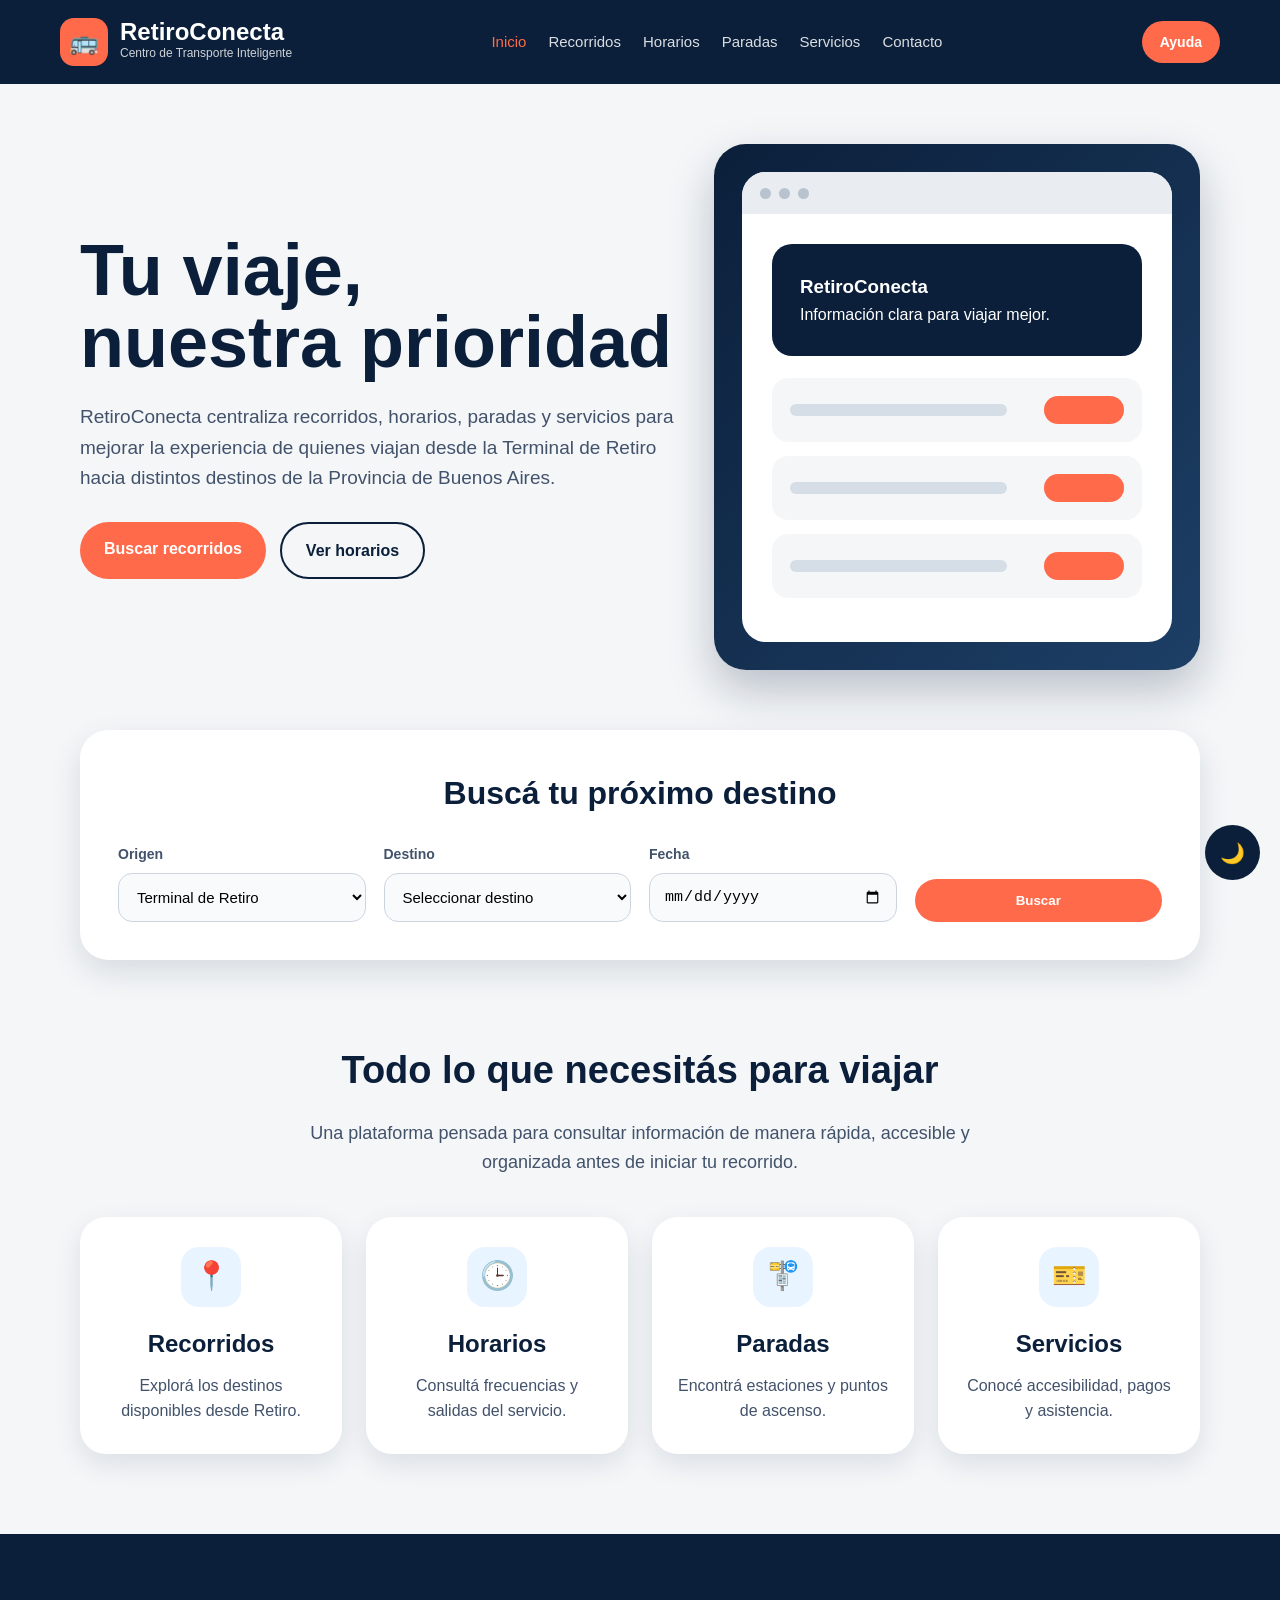
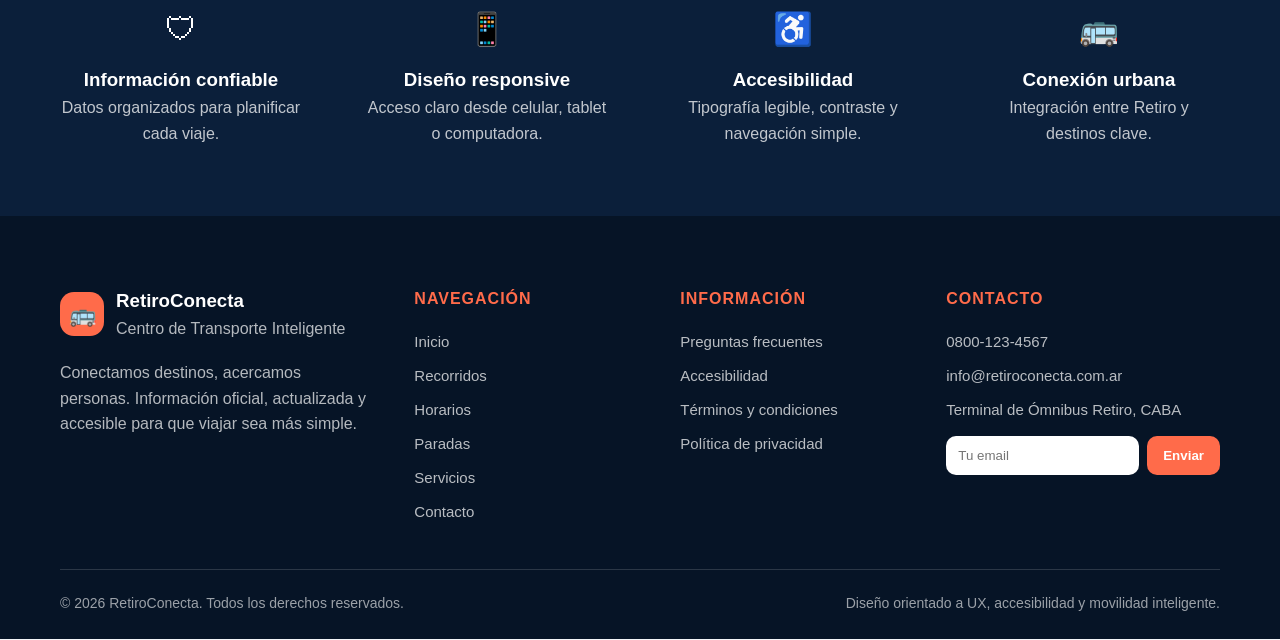
==== index.html @ 914893d2 "primera_version" ====
<!DOCTYPE html>
<html lang="es">
<head>
  <meta charset="UTF-8">
  <meta name="viewport" content="width=device-width, initial-scale=1.0">
  <title>RetiroConecta | Inicio</title>
  <link rel="stylesheet" href="styles.css">
</head>
<body>
  <header class="header">
    <nav class="navbar">
      <a href="index.html" class="logo">
        <div class="logo-icon">🚌</div>
        <div>
          <h1>RetiroConecta</h1>
          <p>Centro de Transporte Inteligente</p>
        </div>
      </a>

      <ul class="nav-links">
        <li><a href="index.html" class="activo">Inicio</a></li>
        <li><a href="recorridos.html" >Recorridos</a></li>
        <li><a href="horarios.html" >Horarios</a></li>
        <li><a href="paradas.html" >Paradas</a></li>
        <li><a href="servicios.html" >Servicios</a></li>
        <li><a href="contacto.html" >Contacto</a></li>
      </ul>

      <a href="contacto.html" class="btn-cuenta">Ayuda</a>
    </nav>
  </header>

  <main>
    <section class="hero">
      <div class="hero-texto">
        <h2>Tu viaje,<br>nuestra prioridad</h2>
        <p>RetiroConecta centraliza recorridos, horarios, paradas y servicios para mejorar la experiencia de quienes viajan desde la Terminal de Retiro hacia distintos destinos de la Provincia de Buenos Aires.</p>
        <div class="hero-botones">
          <a href="recorridos.html" class="btn-principal">Buscar recorridos</a>
          <a href="horarios.html" class="btn-secundario">Ver horarios</a>
        </div>
      </div>

      <div class="hero-imagen">
        <div class="mockup">
          <div class="mockup-top"><span class="dot"></span><span class="dot"></span><span class="dot"></span></div>
          <div class="mockup-body">
            <div class="mockup-banner">
              <h3>RetiroConecta</h3>
              <p>Información clara para viajar mejor.</p>
            </div>
            <div class="mockup-card"><div class="mockup-linea"></div><div class="mockup-button"></div></div>
            <div class="mockup-card"><div class="mockup-linea"></div><div class="mockup-button"></div></div>
            <div class="mockup-card"><div class="mockup-linea"></div><div class="mockup-button"></div></div>
          </div>
        </div>
      </div>
    </section>

    <section class="buscador">
      <h2>Buscá tu próximo destino</h2>
      <form>
        <div class="campo"><label for="origen">Origen</label><select id="origen"><option>Terminal de Retiro</option></select></div>
        <div class="campo"><label for="destino">Destino</label><select id="destino"><option>Seleccionar destino</option><option>La Plata</option><option>Luján</option><option>Zárate</option><option>Pilar</option></select></div>
        <div class="campo"><label for="fecha">Fecha</label><input type="date" id="fecha"></div>
        <button type="submit" class="btn-principal">Buscar</button>
      </form>
    </section>

    <section class="accesos">
      <h2>Todo lo que necesitás para viajar</h2>
      <p>Una plataforma pensada para consultar información de manera rápida, accesible y organizada antes de iniciar tu recorrido.</p>
      <div class="cards-grid">
        <a href="recorridos.html" class="card"><div class="icono">📍</div><h3>Recorridos</h3><p>Explorá los destinos disponibles desde Retiro.</p></a>
        <a href="horarios.html" class="card"><div class="icono">🕒</div><h3>Horarios</h3><p>Consultá frecuencias y salidas del servicio.</p></a>
        <a href="paradas.html" class="card"><div class="icono">🚏</div><h3>Paradas</h3><p>Encontrá estaciones y puntos de ascenso.</p></a>
        <a href="servicios.html" class="card"><div class="icono">🎫</div><h3>Servicios</h3><p>Conocé accesibilidad, pagos y asistencia.</p></a>
      </div>
    </section>

    <section class="beneficios">
      <div class="beneficios-contenedor">
        <div class="beneficio"><span>🛡</span><h3>Información confiable</h3><p>Datos organizados para planificar cada viaje.</p></div>
        <div class="beneficio"><span>📱</span><h3>Diseño responsive</h3><p>Acceso claro desde celular, tablet o computadora.</p></div>
        <div class="beneficio"><span>♿</span><h3>Accesibilidad</h3><p>Tipografía legible, contraste y navegación simple.</p></div>
        <div class="beneficio"><span>🚌</span><h3>Conexión urbana</h3><p>Integración entre Retiro y destinos clave.</p></div>
      </div>
    </section>
  </main>

  <footer class="footer">
    <div class="footer-contenedor">
      <div class="footer-marca">
        <div class="footer-logo">
          <div class="logo-icon">🚌</div>
          <div>
            <h3>RetiroConecta</h3>
            <p>Centro de Transporte Inteligente</p>
          </div>
        </div>
        <p>Conectamos destinos, acercamos personas. Información oficial, actualizada y accesible para que viajar sea más simple.</p>
      </div>

      <div class="footer-columna">
        <h4>Navegación</h4>
        <ul>
          <li><a href="index.html">Inicio</a></li>
          <li><a href="recorridos.html">Recorridos</a></li>
          <li><a href="horarios.html">Horarios</a></li>
          <li><a href="paradas.html">Paradas</a></li>
          <li><a href="servicios.html">Servicios</a></li>
          <li><a href="contacto.html">Contacto</a></li>
        </ul>
      </div>

      <div class="footer-columna">
        <h4>Información</h4>
        <ul>
          <li>Preguntas frecuentes</li>
          <li>Accesibilidad</li>
          <li>Términos y condiciones</li>
          <li>Política de privacidad</li>
        </ul>
      </div>

      <div class="footer-columna">
        <h4>Contacto</h4>
        <ul>
          <li>0800-123-4567</li>
          <li>info@retiroconecta.com.ar</li>
          <li>Terminal de Ómnibus Retiro, CABA</li>
        </ul>
        <form class="newsletter">
          <input type="email" placeholder="Tu email">
          <button type="submit">Enviar</button>
        </form>
      </div>
    </div>

    <div class="footer-bottom">
      <p>© 2026 RetiroConecta. Todos los derechos reservados.</p>
      <p>Diseño orientado a UX, accesibilidad y movilidad inteligente.</p>
    </div>
  </footer>
    <script src="./script.js"></script>
</body>
</html>
---- styles.css ----
* {
  margin: 0;
  padding: 0;
  box-sizing: border-box;
}

body {
  font-family: Arial, Helvetica, sans-serif;
  background: #f4f6f8;
  color: #0b1f3a;
  line-height: 1.6;
}

a {
  text-decoration: none;
  color: inherit;
}

ul {
  list-style: none;
}

/* HEADER */

.header {
  background-color: #0b1f3a;
  color: white;
  padding: 18px 60px;
  position: sticky;
  top: 0;
  z-index: 100;
}

.navbar {
  max-width: 1200px;
  margin: auto;
  display: flex;
  align-items: center;
  justify-content: space-between;
  gap: 30px;
}

.logo {
  display: flex;
  align-items: center;
  gap: 12px;
}

.logo-icon {
  width: 48px;
  height: 48px;
  border-radius: 14px;
  background-color: #ff6b4a;
  display: flex;
  align-items: center;
  justify-content: center;
  font-size: 24px;
}

.logo h1 {
  font-size: 24px;
  line-height: 1;
}

.logo p {
  font-size: 12px;
  opacity: 0.8;
}

.nav-links {
  display: flex;
  gap: 22px;
  font-size: 15px;
}

.nav-links a {
  opacity: 0.85;
  transition: 0.3s;
}

.nav-links a:hover,
.nav-links .activo {
  color: #ff6b4a;
  opacity: 1;
}

.btn-cuenta {
  background-color: #ff6b4a;
  color: white;
  padding: 10px 18px;
  border-radius: 999px;
  font-size: 14px;
  font-weight: bold;
}

/* BOTONES */

.btn-principal,
.btn-secundario,
.btn-card {
  display: inline-block;
  padding: 14px 24px;
  border-radius: 999px;
  font-weight: bold;
  transition: 0.3s;
  border: none;
  cursor: pointer;
}

.btn-principal {
  background-color: #ff6b4a;
  color: white;
}

.btn-secundario {
  border: 2px solid #0b1f3a;
  color: #0b1f3a;
}

.btn-card {
  background-color: #0b1f3a;
  color: white;
  text-align: center;
  font-size: 14px;
}

.btn-principal:hover,
.btn-secundario:hover,
.btn-card:hover {
  transform: translateY(-3px);
}

/* SECCIONES GENERALES */

.hero,
.page-hero,
.horarios-hero,
.paradas-hero,
.servicios-hero,
.contacto-hero {
  max-width: 1200px;
  margin: 60px auto;
  padding: 0 40px;
  display: grid;
  grid-template-columns: 1.1fr 0.9fr;
  gap: 40px;
  align-items: center;
}

.hero-texto h2,
.page-hero-texto h2,
.horarios-hero-texto h2,
.paradas-hero-texto h2,
.servicios-hero-texto h2,
.contacto-texto h2 {
  font-size: clamp(42px, 6vw, 72px);
  line-height: 1;
  margin-bottom: 24px;
}

.hero-texto p,
.page-hero-texto p,
.horarios-hero-texto p,
.paradas-hero-texto p,
.servicios-hero-texto p,
.contacto-texto p {
  font-size: 19px;
  color: #42526b;
  max-width: 650px;
  margin-bottom: 28px;
}

.hero-botones,
.hero-tags,
.hero-etiquetas,
.contacto-tags {
  display: flex;
  gap: 14px;
  flex-wrap: wrap;
}

.hero-tags span,
.hero-etiquetas span,
.contacto-tags span {
  background: white;
  padding: 12px 18px;
  border-radius: 999px;
  box-shadow: 0 8px 18px rgba(11, 31, 58, 0.08);
  font-size: 14px;
  font-weight: bold;
}

.section-title {
  text-align: center;
  margin-bottom: 42px;
}

.section-title h2 {
  font-size: 40px;
  margin-bottom: 12px;
}

.section-title p {
  color: #42526b;
  font-size: 18px;
  max-width: 720px;
  margin: auto;
}

/* INDEX */

.hero-imagen {
  background: linear-gradient(135deg, #0b1f3a, #1d3f66);
  border-radius: 32px;
  padding: 28px;
  box-shadow: 0 20px 45px rgba(11, 31, 58, 0.25);
}

.mockup {
  background-color: white;
  border-radius: 24px;
  overflow: hidden;
  min-height: 390px;
}

.mockup-top {
  background-color: #e9edf2;
  height: 42px;
  display: flex;
  align-items: center;
  gap: 8px;
  padding: 0 18px;
}

.dot {
  width: 11px;
  height: 11px;
  border-radius: 50%;
  background-color: #b9c3cf;
}

.mockup-body {
  padding: 30px;
}

.mockup-banner {
  background-color: #0b1f3a;
  color: white;
  border-radius: 20px;
  padding: 28px;
  margin-bottom: 22px;
}

.mockup-card {
  background-color: #f4f6f8;
  border-radius: 16px;
  padding: 18px;
  margin-bottom: 14px;
  display: flex;
  justify-content: space-between;
  align-items: center;
}

.mockup-linea {
  height: 12px;
  background-color: #d5dde7;
  border-radius: 999px;
  width: 65%;
}

.mockup-button {
  width: 80px;
  height: 28px;
  border-radius: 999px;
  background-color: #ff6b4a;
}

.buscador,
.filtros-horarios {
  max-width: 1120px;
  margin: 40px auto 80px;
  padding: 38px;
  background-color: white;
  border-radius: 28px;
  box-shadow: 0 12px 32px rgba(11, 31, 58, 0.12);
}

.buscador h2,
.filtros-horarios h2 {
  font-size: 32px;
  margin-bottom: 24px;
  text-align: center;
}

.buscador form,
.filtros-horarios form {
  display: grid;
  grid-template-columns: repeat(4, 1fr);
  gap: 18px;
  align-items: end;
}

.campo label,
.grupo-input label {
  display: block;
  font-size: 14px;
  font-weight: bold;
  margin-bottom: 8px;
  color: #42526b;
}

.campo select,
.campo input,
.grupo-input input,
.grupo-input select,
.grupo-input textarea {
  width: 100%;
  padding: 14px;
  border: 1px solid #ccd5df;
  border-radius: 14px;
  font-size: 15px;
  background-color: #f9fafc;
}

.accesos {
  max-width: 1200px;
  margin: 80px auto;
  padding: 0 40px;
  text-align: center;
}

.accesos h2 {
  font-size: 38px;
  margin-bottom: 18px;
}

.accesos > p {
  color: #42526b;
  max-width: 660px;
  margin: 0 auto 40px;
  font-size: 18px;
}

.cards-grid,
.recorridos-grid,
.paradas-grid {
  display: grid;
  grid-template-columns: repeat(4, 1fr);
  gap: 24px;
}

.card,
.recorrido-card,
.parada-card,
.servicio-card,
.horario-card,
.info-card {
  background: white;
  border-radius: 26px;
  padding: 30px 24px;
  box-shadow: 0 10px 28px rgba(11, 31, 58, 0.1);
  transition: 0.3s;
}

.card:hover,
.recorrido-card:hover,
.parada-card:hover,
.servicio-card:hover,
.horario-card:hover {
  transform: translateY(-6px);
}

.icono,
.card-icono,
.parada-icono,
.servicio-icono {
  width: 60px;
  height: 60px;
  background-color: #e8f4ff;
  color: #0b1f3a;
  border-radius: 18px;
  margin-bottom: 18px;
  display: flex;
  align-items: center;
  justify-content: center;
  font-size: 28px;
}

.card .icono {
  margin: 0 auto 18px;
}

.card h3,
.recorrido-card h3,
.parada-card h3,
.servicio-card h3,
.horario-card h3,
.info-card h3 {
  font-size: 24px;
  margin-bottom: 10px;
}

.card p,
.recorrido-card p,
.parada-card p,
.servicio-card p,
.horario-card p,
.info-card p {
  color: #42526b;
}

.beneficios {
  background-color: #0b1f3a;
  color: white;
  padding: 50px 40px;
}

.beneficios-contenedor {
  max-width: 1200px;
  margin: auto;
  display: grid;
  grid-template-columns: repeat(4, 1fr);
  gap: 24px;
  text-align: center;
}

.beneficio {
  padding: 20px;
}

.beneficio span {
  font-size: 32px;
  display: block;
  margin-bottom: 10px;
}

.beneficio p {
  color: rgba(255, 255, 255, 0.75);
}

/* PANELES */

.hero-panel,
.horarios-resumen,
.paradas-panel,
.servicios-panel,
.contacto-panel {
  background: linear-gradient(135deg, #0b1f3a, #1d3f66);
  color: white;
  padding: 34px;
  border-radius: 30px;
  box-shadow: 0 18px 40px rgba(11, 31, 58, 0.22);
}

.hero-panel h3,
.horarios-resumen h3,
.paradas-panel h3,
.servicios-panel h3,
.contacto-panel h3 {
  font-size: 30px;
  margin-bottom: 20px;
}

.ruta-mini,
.resumen-item,
.estado-item,
.panel-item {
  display: flex;
  gap: 16px;
  align-items: center;
  background: rgba(255,255,255,0.1);
  padding: 18px;
  border-radius: 18px;
  margin-top: 14px;
}

.estado {
  background: #e8f4ff;
  color: #0b1f3a;
  padding: 7px 12px;
  border-radius: 999px;
  font-size: 13px;
  font-weight: bold;
}

.estado-dot {
  width: 12px;
  height: 12px;
  border-radius: 50%;
  background-color: #4cff7b;
}

/* RECORRIDOS / PARADAS */

.contenido,
.paradas-grid-section,
.servicios-grid-section,
.tabla-section {
  max-width: 1200px;
  margin: 0 auto 80px;
  padding: 0 40px;
}

.datos-ruta,
.parada-info {
  border-top: 1px solid #e1e7ee;
  padding-top: 16px;
  display: flex;
  flex-direction: column;
  gap: 8px;
  font-size: 14px;
  color: #42526b;
}

.mapa-section,
.mapa-paradas,
.experiencia-section {
  max-width: 1200px;
  margin: 20px auto 90px;
  padding: 40px;
  background: white;
  border-radius: 32px;
  display: grid;
  grid-template-columns: 1fr 1fr;
  gap: 40px;
  align-items: center;
  box-shadow: 0 12px 32px rgba(11,31,58,0.1);
}

.mapa-texto h2,
.experiencia-texto h2 {
  font-size: 40px;
  margin-bottom: 18px;
}

.mapa-texto p,
.experiencia-texto p {
  color: #42526b;
  margin-bottom: 26px;
}

.referencias,
.experiencia-lista,
.mapa-items {
  display: flex;
  flex-direction: column;
  gap: 14px;
}

.referencia,
.experiencia-item,
.mapa-item {
  display: flex;
  align-items: center;
  gap: 12px;
}

.color-dot,
.punto-ref {
  width: 14px;
  height: 14px;
  border-radius: 50%;
  background-color: #ff6b4a;
}

.mapa-visual,
.mapa-falso {
  position: relative;
  min-height: 360px;
  background: #eef3f8;
  border-radius: 28px;
  overflow: hidden;
}

.mapa-linea,
.linea-mapa {
  position: absolute;
  left: 18%;
  top: 18%;
  width: 60%;
  height: 60%;
  border-left: 5px solid #0b1f3a;
  border-bottom: 5px solid #0b1f3a;
  border-radius: 0 0 0 40px;
}

.mapa-parada,
.parada-mapa,
.punto {
  position: absolute;
  background: #ff6b4a;
  color: white;
  padding: 10px 16px;
  border-radius: 999px;
  font-size: 13px;
  font-weight: bold;
  box-shadow: 0 8px 18px rgba(0,0,0,0.18);
}

.p1, .parada-1, .punto-1 { left: 8%; top: 12%; }
.p2, .parada-2, .punto-2 { left: 28%; top: 38%; }
.p3, .parada-3, .punto-3 { left: 44%; top: 62%; }
.p4, .parada-4, .punto-4 { right: 10%; bottom: 14%; }

/* HORARIOS */

.tabla-contenedor {
  background: white;
  border-radius: 28px;
  overflow-x: auto;
  box-shadow: 0 12px 32px rgba(11,31,58,0.1);
}

table {
  width: 100%;
  border-collapse: collapse;
  min-width: 760px;
}

th {
  background: #0b1f3a;
  color: white;
  text-align: left;
  padding: 18px;
}

td {
  padding: 18px;
  border-bottom: 1px solid #e1e7ee;
  color: #42526b;
}

tbody tr:hover {
  background: #f4f6f8;
}

.horarios-cards,
.servicios-grid {
  max-width: 1200px;
  margin: 0 auto 90px;
  padding: 0 40px;
  display: grid;
  grid-template-columns: repeat(3, 1fr);
  gap: 24px;
}

/* SERVICIOS */

.experiencia-item span,
.mapa-item span {
  width: 28px;
  height: 28px;
  border-radius: 50%;
  background: #ff6b4a;
  color: white;
  display: flex;
  align-items: center;
  justify-content: center;
  font-size: 14px;
  font-weight: bold;
}

.visual-grid {
  display: grid;
  grid-template-columns: 1fr 1fr;
  gap: 18px;
}

.visual-card {
  background: #eef3f8;
  border-radius: 24px;
  padding: 28px;
  text-align: center;
}

.visual-card span {
  font-size: 34px;
  display: block;
  margin-bottom: 14px;
}

.visual-card.grande {
  background: linear-gradient(135deg,#0b1f3a,#1d3f66);
  color: white;
  min-height: 180px;
  display: flex;
  flex-direction: column;
  align-items: center;
  justify-content: center;
}

/* CONTACTO */

.contacto-contenido {
  max-width: 1200px;
  margin: 0 auto 80px;
  padding: 0 40px;
  display: grid;
  grid-template-columns: 1.2fr 0.8fr;
  gap: 30px;
}

.formulario-card {
  background: white;
  padding: 40px;
  border-radius: 30px;
  box-shadow: 0 12px 32px rgba(11,31,58,0.1);
}

.formulario-card h2 {
  font-size: 36px;
  margin-bottom: 12px;
}

.formulario-card p {
  color: #42526b;
  margin-bottom: 30px;
}

.formulario-contacto {
  display: flex;
  flex-direction: column;
  gap: 20px;
}

.formulario-contacto button {
  border: none;
  background: #ff6b4a;
  color: white;
  padding: 16px;
  border-radius: 999px;
  font-weight: bold;
  cursor: pointer;
}

.info-extra {
  display: flex;
  flex-direction: column;
  gap: 24px;
}

.info-card span {
  font-size: 34px;
  display: block;
  margin-bottom: 16px;
}

/* FOOTER */

.footer {
  background-color: #061426;
  color: white;
  padding: 70px 60px 25px;
}

.footer-contenedor {
  max-width: 1200px;
  margin: auto;
  display: grid;
  grid-template-columns: 1.4fr 1fr 1fr 1.2fr;
  gap: 45px;
}

.footer-logo {
  display: flex;
  align-items: center;
  gap: 12px;
  margin-bottom: 18px;
}

.footer-logo .logo-icon {
  width: 44px;
  height: 44px;
  font-size: 22px;
}

.footer-marca p {
  color: rgba(255,255,255,0.7);
  max-width: 330px;
}

.footer-columna h4 {
  margin-bottom: 18px;
  color: #ff6b4a;
  font-size: 16px;
  text-transform: uppercase;
  letter-spacing: 1px;
}

.footer-columna ul {
  display: flex;
  flex-direction: column;
  gap: 10px;
  color: rgba(255,255,255,0.72);
  font-size: 15px;
}

.footer-columna a:hover {
  color: #ff6b4a;
}

.newsletter {
  display: flex;
  margin-top: 14px;
  gap: 8px;
}

.newsletter input {
  flex: 1;
  padding: 12px;
  border: none;
  border-radius: 10px;
}

.newsletter button {
  border: none;
  background-color: #ff6b4a;
  color: white;
  padding: 12px 16px;
  border-radius: 10px;
  cursor: pointer;
  font-weight: bold;
}

.footer-bottom {
  max-width: 1200px;
  margin: 45px auto 0;
  padding-top: 22px;
  border-top: 1px solid rgba(255,255,255,0.15);
  display: flex;
  justify-content: space-between;
  gap: 20px;
  color: rgba(255,255,255,0.6);
  font-size: 14px;
}

/* RESPONSIVE */

@media (max-width: 950px) {
  .header {
    padding: 18px 28px;
  }

  .navbar {
    flex-direction: column;
  }

  .nav-links {
    flex-wrap: wrap;
    justify-content: center;
  }

  .hero,
  .page-hero,
  .horarios-hero,
  .paradas-hero,
  .servicios-hero,
  .contacto-hero,
  .mapa-section,
  .mapa-paradas,
  .experiencia-section,
  .contacto-contenido {
    grid-template-columns: 1fr;
  }

  .buscador form,
  .filtros-horarios form {
    grid-template-columns: 1fr 1fr;
  }

  .cards-grid,
  .recorridos-grid,
  .paradas-grid,
  .beneficios-contenedor {
    grid-template-columns: repeat(2, 1fr);
  }

  .servicios-grid,
  .horarios-cards {
    grid-template-columns: 1fr;
  }

  .footer-contenedor {
    grid-template-columns: 1fr 1fr;
  }
}

@media (max-width: 600px) {
  .hero,
  .page-hero,
  .horarios-hero,
  .paradas-hero,
  .servicios-hero,
  .contacto-hero,
  .accesos,
  .contenido,
  .paradas-grid-section,
  .servicios-grid-section,
  .tabla-section,
  .horarios-cards,
  .servicios-grid,
  .contacto-contenido,
  .mapa-section,
  .mapa-paradas,
  .experiencia-section {
    padding: 0 22px;
  }

  .buscador,
  .filtros-horarios {
    margin: 30px 22px 60px;
    padding: 28px 22px;
  }

  .buscador form,
  .filtros-horarios form,
  .cards-grid,
  .recorridos-grid,
  .paradas-grid,
  .beneficios-contenedor,
  .footer-contenedor,
  .visual-grid {
    grid-template-columns: 1fr;
  }

  .footer {
    padding: 50px 24px 24px;
  }

  .footer-bottom {
    flex-direction: column;
  }
}
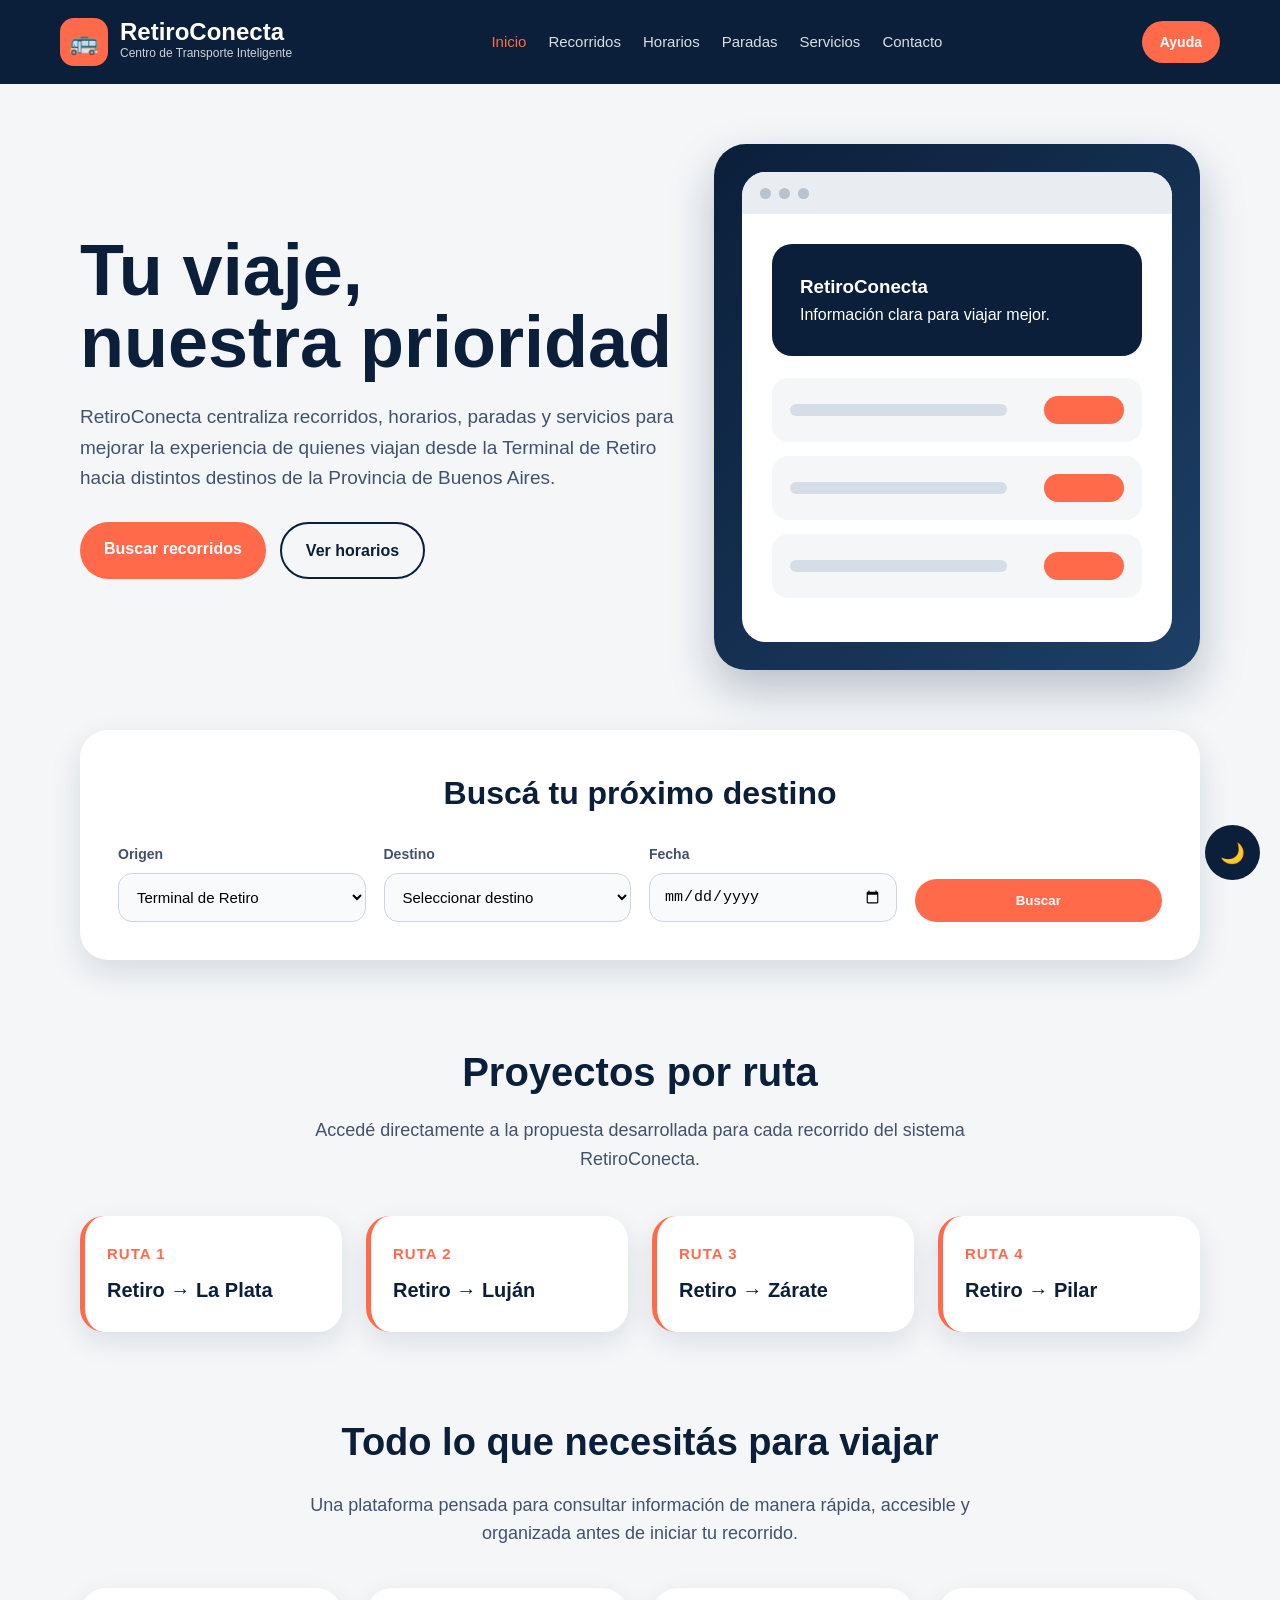
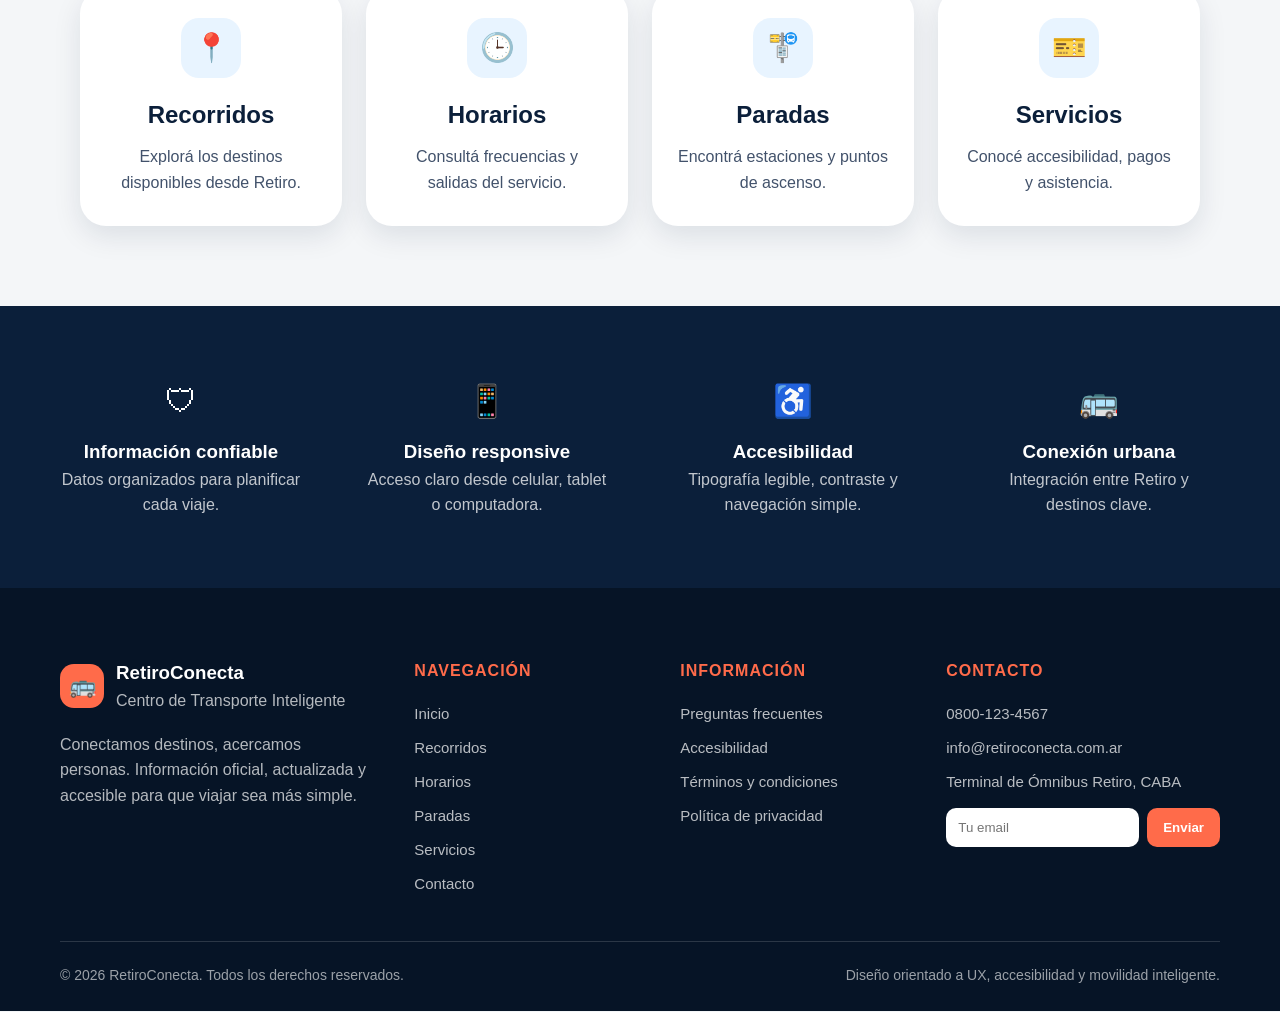
==== commit d47ca927: "segunda_version" ====
--- a/index.html
+++ b/index.html
@@ -65,6 +65,17 @@
         <div class="campo"><label for="fecha">Fecha</label><input type="date" id="fecha"></div>
         <button type="submit" class="btn-principal">Buscar</button>
       </form>
+    </section>
+
+
+    <section class="rutas-externas">
+      <div class="section-title"><h2>Proyectos por ruta</h2><p>Accedé directamente a la propuesta desarrollada para cada recorrido del sistema RetiroConecta.</p></div>
+      <div class="rutas-links-grid">
+        <a href="https://camilabraganza.github.io/RetiroConecta---Retiro---La-Plata/" target="_blank" rel="noopener" class="ruta-link-card"><strong>Ruta 1</strong><span>Retiro → La Plata</span></a>
+        <a href="https://martinagiu2014-cyber.github.io/PROYECTO-RETIRO-3/" target="_blank" rel="noopener" class="ruta-link-card"><strong>Ruta 2</strong><span>Retiro → Luján</span></a>
+        <a href="https://carogranda.github.io/TPRuta3/" target="_blank" rel="noopener" class="ruta-link-card"><strong>Ruta 3</strong><span>Retiro → Zárate</span></a>
+        <a href="https://aquintero102.github.io/ruta_4/" target="_blank" rel="noopener" class="ruta-link-card"><strong>Ruta 4</strong><span>Retiro → Pilar</span></a>
+      </div>
     </section>
 
     <section class="accesos">
--- a/styles.css
+++ b/styles.css
@@ -932,3 +932,80 @@
     flex-direction: column;
   }
 }
+
+
+/* LINKS EXTERNOS DE RUTAS */
+.link-ruta,
+.link-tabla,
+.link-titulo {
+  color: inherit;
+  font-weight: bold;
+}
+
+.link-ruta:hover,
+.link-tabla:hover,
+.link-titulo:hover {
+  color: #ff6b4a;
+}
+
+.rutas-externas {
+  max-width: 1200px;
+  margin: 50px auto 80px;
+  padding: 0 40px;
+}
+
+.rutas-links-grid {
+  display: grid;
+  grid-template-columns: repeat(4, 1fr);
+  gap: 24px;
+}
+
+.ruta-link-card {
+  background: white;
+  border-radius: 24px;
+  padding: 26px 22px;
+  box-shadow: 0 10px 28px rgba(11, 31, 58, 0.1);
+  transition: 0.3s;
+  border-left: 5px solid #ff6b4a;
+}
+
+.ruta-link-card:hover {
+  transform: translateY(-6px);
+}
+
+.ruta-link-card strong {
+  display: block;
+  color: #ff6b4a;
+  font-size: 15px;
+  margin-bottom: 8px;
+  text-transform: uppercase;
+  letter-spacing: 1px;
+}
+
+.ruta-link-card span {
+  display: block;
+  color: #0b1f3a;
+  font-size: 20px;
+  font-weight: bold;
+}
+
+.p5 {
+  right: 10%;
+  bottom: 28%;
+}
+
+@media (max-width: 950px) {
+  .rutas-links-grid {
+    grid-template-columns: repeat(2, 1fr);
+  }
+}
+
+@media (max-width: 600px) {
+  .rutas-externas {
+    padding: 0 22px;
+  }
+
+  .rutas-links-grid {
+    grid-template-columns: 1fr;
+  }
+}
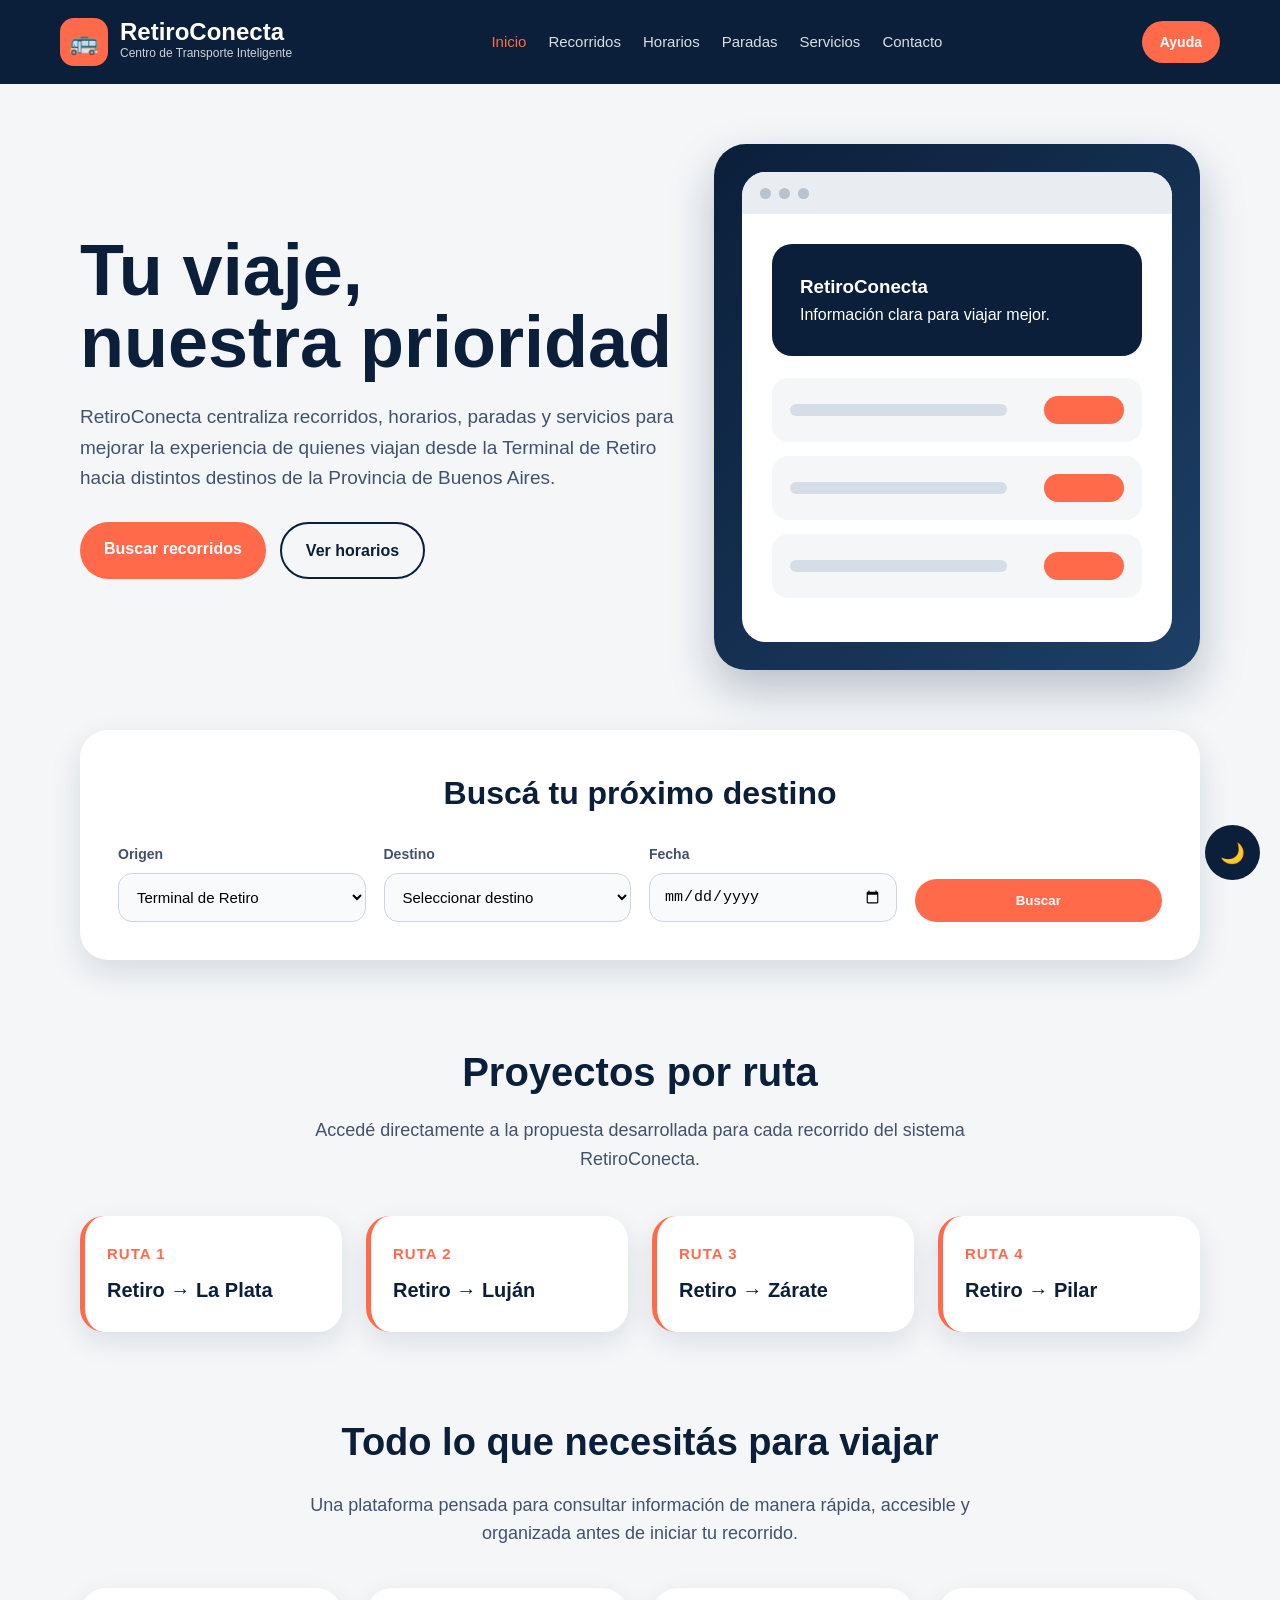
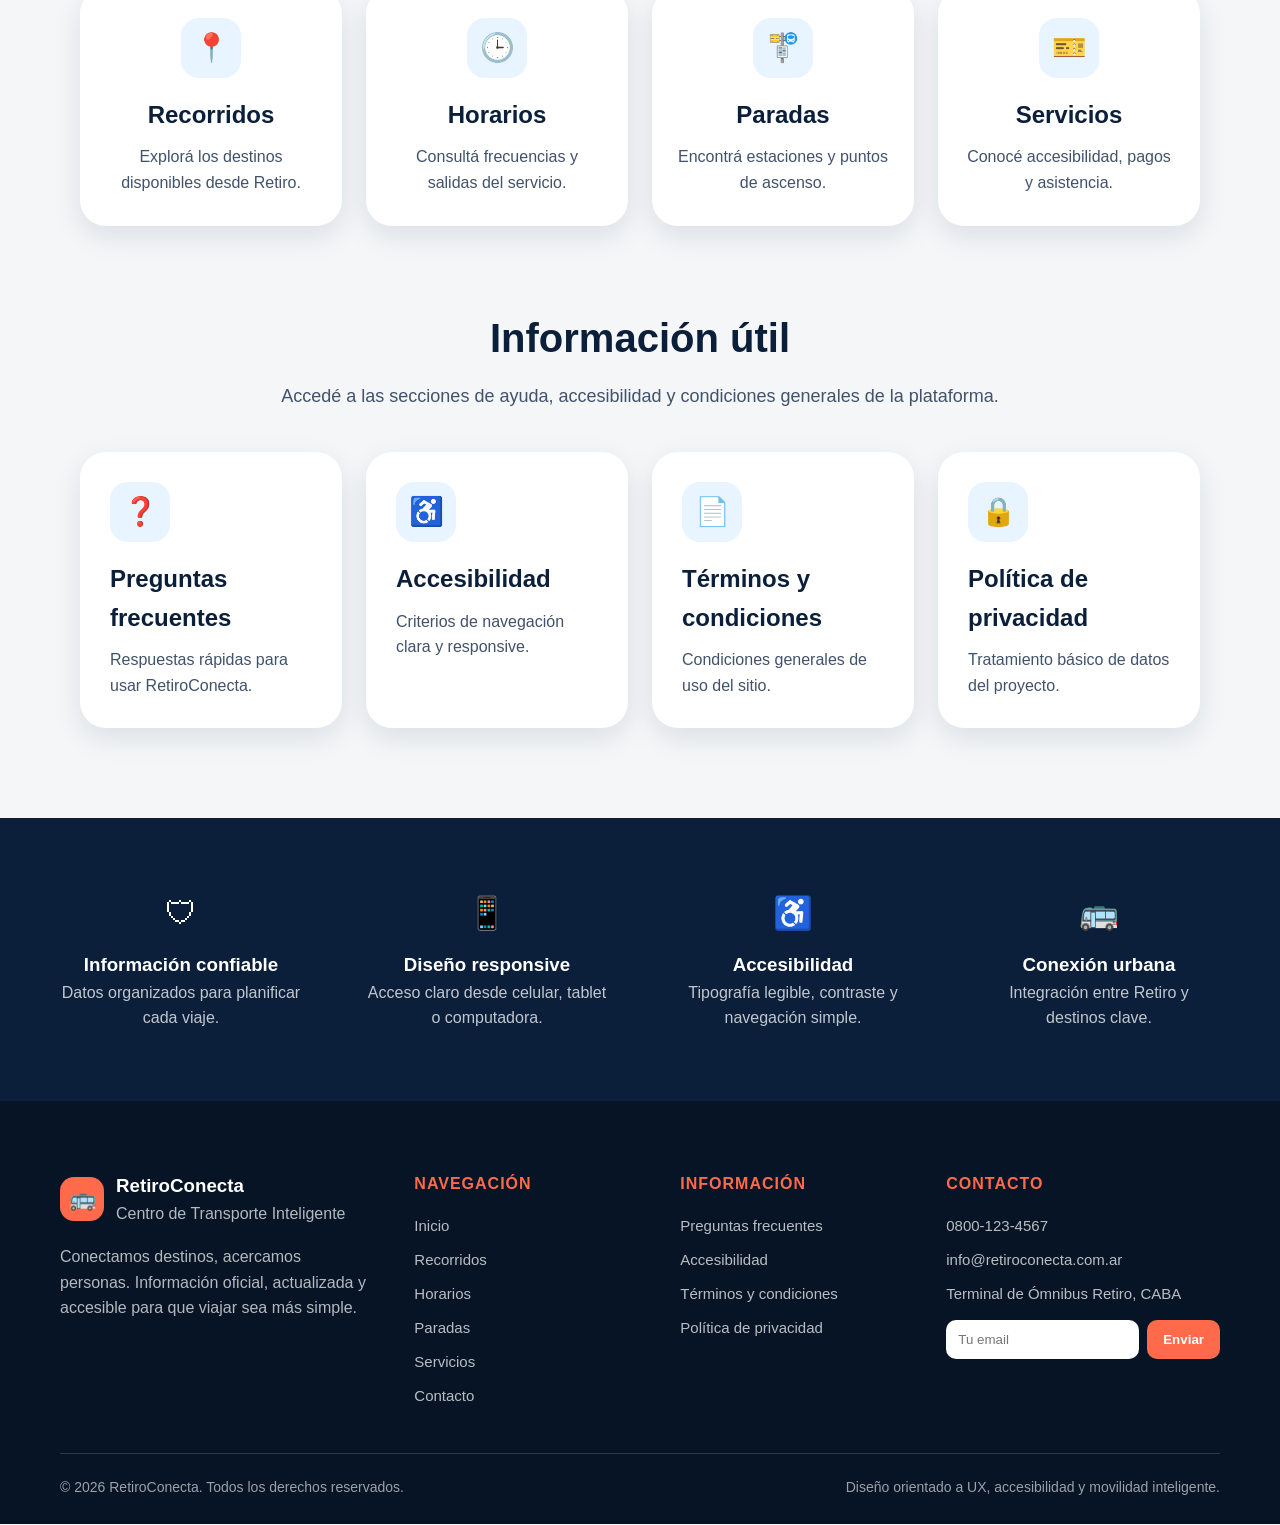
==== commit 70b4e5db: "Cuarta_version" ====
--- a/index.html
+++ b/index.html
@@ -89,6 +89,17 @@
       </div>
     </section>
 
+
+    <section class="info-accesos-home">
+      <div class="section-title"><h2>Información útil</h2><p>Accedé a las secciones de ayuda, accesibilidad y condiciones generales de la plataforma.</p></div>
+      <div class="info-links-grid">
+        <a href="preguntas-frecuentes.html" class="info-link-card"><span>❓</span><h3>Preguntas frecuentes</h3><p>Respuestas rápidas para usar RetiroConecta.</p></a>
+        <a href="accesibilidad.html" class="info-link-card"><span>♿</span><h3>Accesibilidad</h3><p>Criterios de navegación clara y responsive.</p></a>
+        <a href="terminos-condiciones.html" class="info-link-card"><span>📄</span><h3>Términos y condiciones</h3><p>Condiciones generales de uso del sitio.</p></a>
+        <a href="politica-privacidad.html" class="info-link-card"><span>🔒</span><h3>Política de privacidad</h3><p>Tratamiento básico de datos del proyecto.</p></a>
+      </div>
+    </section>
+
     <section class="beneficios">
       <div class="beneficios-contenedor">
         <div class="beneficio"><span>🛡</span><h3>Información confiable</h3><p>Datos organizados para planificar cada viaje.</p></div>
@@ -127,10 +138,10 @@
       <div class="footer-columna">
         <h4>Información</h4>
         <ul>
-          <li>Preguntas frecuentes</li>
-          <li>Accesibilidad</li>
-          <li>Términos y condiciones</li>
-          <li>Política de privacidad</li>
+          <li><a href="preguntas-frecuentes.html">Preguntas frecuentes</a></li>
+          <li><a href="accesibilidad.html">Accesibilidad</a></li>
+          <li><a href="terminos-condiciones.html">Términos y condiciones</a></li>
+          <li><a href="politica-privacidad.html">Política de privacidad</a></li>
         </ul>
       </div>
 
--- a/styles.css
+++ b/styles.css
@@ -1009,3 +1009,257 @@
     grid-template-columns: 1fr;
   }
 }
+
+
+/* LOADER PROFESIONAL */
+.loader-overlay {
+  position: fixed;
+  inset: 0;
+  background: rgba(6, 20, 38, 0.68);
+  backdrop-filter: blur(7px);
+  -webkit-backdrop-filter: blur(7px);
+  display: flex;
+  align-items: center;
+  justify-content: center;
+  opacity: 0;
+  visibility: hidden;
+  transition: opacity 0.28s ease, visibility 0.28s ease;
+  z-index: 9998;
+}
+
+.loader-overlay.activo {
+  opacity: 1;
+  visibility: visible;
+}
+
+.loader-card {
+  background: rgba(255, 255, 255, 0.96);
+  color: #0b1f3a;
+  padding: 34px 42px;
+  border-radius: 30px;
+  box-shadow: 0 24px 60px rgba(0,0,0,0.28);
+  display: flex;
+  flex-direction: column;
+  align-items: center;
+  gap: 14px;
+  min-width: 290px;
+  transform: translateY(12px) scale(0.96);
+  transition: transform 0.28s ease;
+}
+
+.loader-overlay.activo .loader-card {
+  transform: translateY(0) scale(1);
+}
+
+.loader-spinner {
+  width: 62px;
+  height: 62px;
+  border: 6px solid #e8f4ff;
+  border-top-color: #ff6b4a;
+  border-right-color: #0b1f3a;
+  border-radius: 50%;
+  animation: girar-loader 0.85s linear infinite;
+}
+
+.loader-card p {
+  font-weight: 800;
+  font-size: 17px;
+  text-align: center;
+  margin-top: 4px;
+}
+
+.loader-subtexto {
+  color: #42526b;
+  font-size: 14px;
+  text-align: center;
+}
+
+.loader-barra {
+  width: 100%;
+  height: 7px;
+  background: #e8f4ff;
+  border-radius: 999px;
+  overflow: hidden;
+  margin-top: 6px;
+}
+
+.loader-barra span {
+  display: block;
+  width: 45%;
+  height: 100%;
+  background: linear-gradient(90deg, #ff6b4a, #0b1f3a);
+  border-radius: 999px;
+  animation: avanzar-loader 1s ease-in-out infinite;
+}
+
+@keyframes girar-loader {
+  from {
+    transform: rotate(0deg);
+  }
+  to {
+    transform: rotate(360deg);
+  }
+}
+
+@keyframes avanzar-loader {
+  0% {
+    transform: translateX(-120%);
+  }
+  100% {
+    transform: translateX(240%);
+  }
+}
+
+
+/* SECCIONES DE INFORMACIÓN */
+.info-hero {
+  max-width: 1200px;
+  margin: 60px auto;
+  padding: 0 40px;
+  display: grid;
+  grid-template-columns: 1.1fr 0.9fr;
+  gap: 40px;
+  align-items: center;
+}
+
+.info-kicker {
+  display: inline-block;
+  background: white;
+  color: #ff6b4a;
+  padding: 10px 16px;
+  border-radius: 999px;
+  font-weight: bold;
+  margin-bottom: 18px;
+  box-shadow: 0 8px 18px rgba(11, 31, 58, 0.08);
+}
+
+.info-hero-texto h2 {
+  font-size: clamp(42px, 6vw, 68px);
+  line-height: 1;
+  margin-bottom: 24px;
+}
+
+.info-hero-texto p {
+  font-size: 19px;
+  color: #42526b;
+  max-width: 650px;
+}
+
+.info-panel {
+  background: linear-gradient(135deg, #0b1f3a, #1d3f66);
+  color: white;
+  padding: 34px;
+  border-radius: 30px;
+  box-shadow: 0 18px 40px rgba(11, 31, 58, 0.22);
+  display: flex;
+  flex-direction: column;
+  gap: 14px;
+}
+
+.info-panel h3 {
+  font-size: 30px;
+  margin-bottom: 10px;
+}
+
+.info-panel a {
+  background: rgba(255,255,255,0.1);
+  padding: 16px 18px;
+  border-radius: 18px;
+  font-weight: bold;
+  transition: 0.3s;
+}
+
+.info-panel a:hover {
+  background: rgba(255,255,255,0.18);
+  color: #ff6b4a;
+}
+
+.info-contenido,
+.info-accesos-home {
+  max-width: 1200px;
+  margin: 0 auto 90px;
+  padding: 0 40px;
+}
+
+.info-contenido {
+  display: grid;
+  grid-template-columns: 1fr;
+  gap: 22px;
+}
+
+.info-grid-dos {
+  grid-template-columns: repeat(2, 1fr);
+}
+
+.info-bloque,
+.info-link-card {
+  background: white;
+  border-radius: 26px;
+  padding: 30px;
+  box-shadow: 0 10px 28px rgba(11, 31, 58, 0.1);
+}
+
+.info-bloque h3,
+.info-link-card h3 {
+  font-size: 24px;
+  margin-bottom: 10px;
+}
+
+.info-bloque p,
+.info-link-card p {
+  color: #42526b;
+}
+
+.info-bloque a {
+  color: #ff6b4a;
+  font-weight: bold;
+}
+
+.info-links-grid {
+  display: grid;
+  grid-template-columns: repeat(4, 1fr);
+  gap: 24px;
+}
+
+.info-link-card {
+  transition: 0.3s;
+}
+
+.info-link-card:hover {
+  transform: translateY(-6px);
+}
+
+.info-link-card span {
+  display: flex;
+  align-items: center;
+  justify-content: center;
+  width: 60px;
+  height: 60px;
+  border-radius: 18px;
+  background: #e8f4ff;
+  font-size: 28px;
+  margin-bottom: 18px;
+}
+
+@media (max-width: 950px) {
+  .info-hero,
+  .info-grid-dos {
+    grid-template-columns: 1fr;
+  }
+
+  .info-links-grid {
+    grid-template-columns: repeat(2, 1fr);
+  }
+}
+
+@media (max-width: 600px) {
+  .info-hero,
+  .info-contenido,
+  .info-accesos-home {
+    padding: 0 22px;
+  }
+
+  .info-links-grid {
+    grid-template-columns: 1fr;
+  }
+}
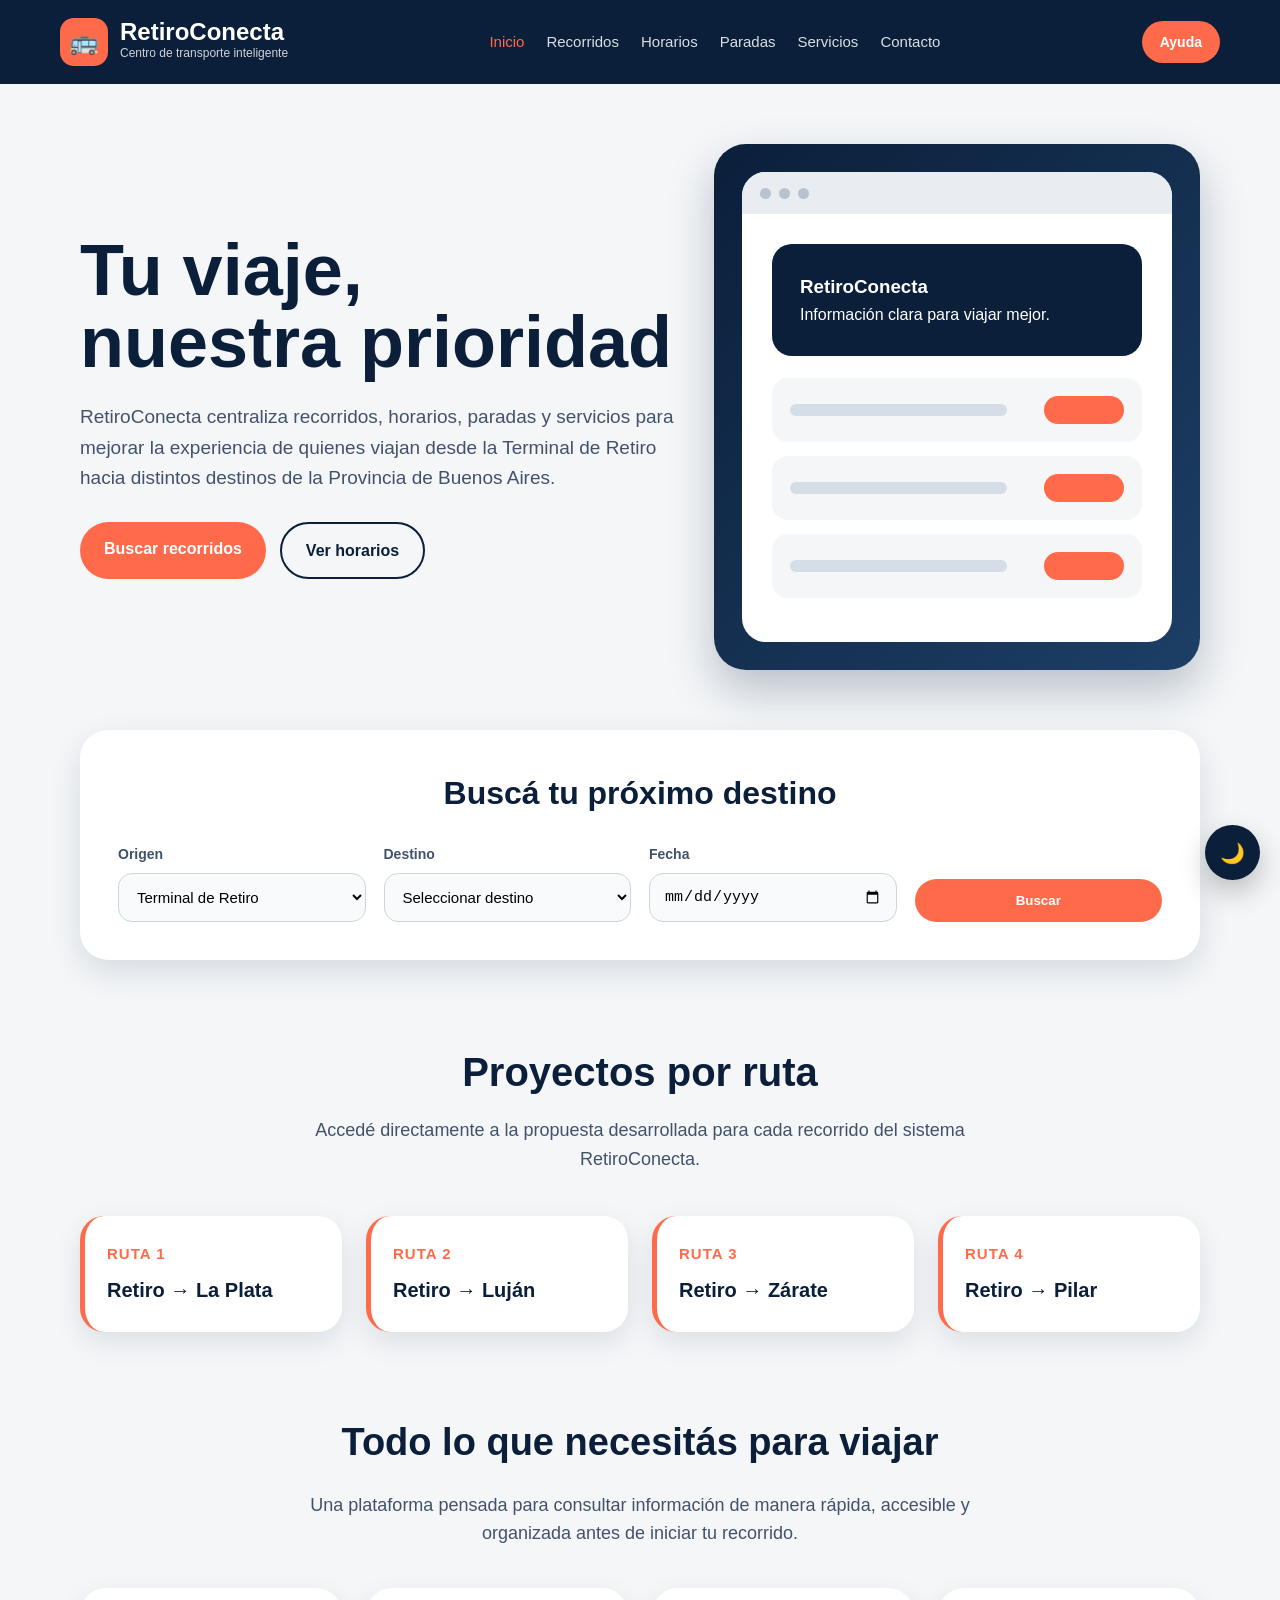
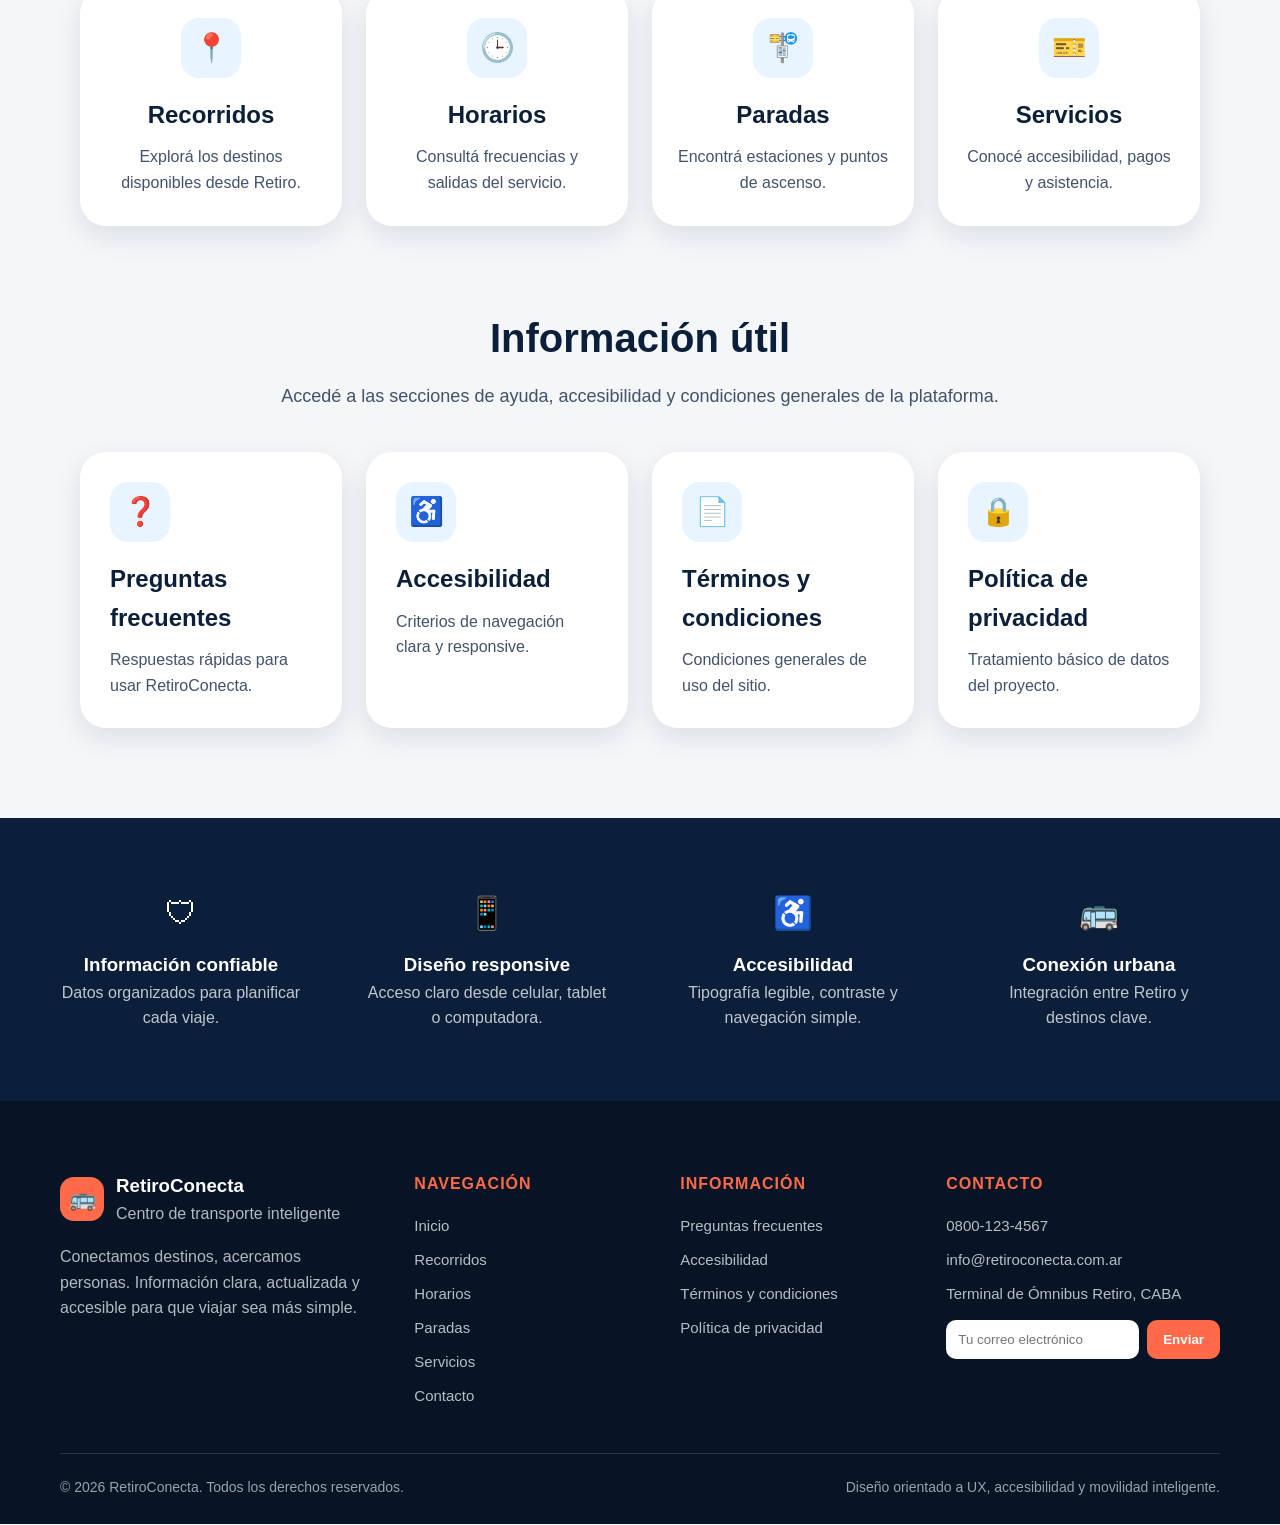
==== commit f3ab8ad6: "sexta_version" ====
--- a/index.html
+++ b/index.html
@@ -13,18 +13,24 @@
         <div class="logo-icon">🚌</div>
         <div>
           <h1>RetiroConecta</h1>
-          <p>Centro de Transporte Inteligente</p>
+          <p>Centro de transporte inteligente</p>
         </div>
       </a>
 
       <ul class="nav-links">
         <li><a href="index.html" class="activo">Inicio</a></li>
-        <li><a href="recorridos.html" >Recorridos</a></li>
-        <li><a href="horarios.html" >Horarios</a></li>
-        <li><a href="paradas.html" >Paradas</a></li>
-        <li><a href="servicios.html" >Servicios</a></li>
-        <li><a href="contacto.html" >Contacto</a></li>
+        <li><a href="recorridos.html">Recorridos</a></li>
+        <li><a href="horarios.html">Horarios</a></li>
+        <li><a href="paradas.html">Paradas</a></li>
+        <li><a href="servicios.html">Servicios</a></li>
+        <li><a href="contacto.html">Contacto</a></li>
       </ul>
+
+      <button class="menu-toggle" type="button" aria-label="Abrir menú de navegación" aria-expanded="false">
+        <span></span>
+        <span></span>
+        <span></span>
+      </button>
 
       <a href="contacto.html" class="btn-cuenta">Ayuda</a>
     </nav>
@@ -67,12 +73,11 @@
       </form>
     </section>
 
-
     <section class="rutas-externas">
       <div class="section-title"><h2>Proyectos por ruta</h2><p>Accedé directamente a la propuesta desarrollada para cada recorrido del sistema RetiroConecta.</p></div>
       <div class="rutas-links-grid">
         <a href="https://camilabraganza.github.io/RetiroConecta---Retiro---La-Plata/" target="_blank" rel="noopener" class="ruta-link-card"><strong>Ruta 1</strong><span>Retiro → La Plata</span></a>
-        <a href="https://martinagiu2014-cyber.github.io/PROYECTO-RETIRO-3/" target="_blank" rel="noopener" class="ruta-link-card"><strong>Ruta 2</strong><span>Retiro → Luján</span></a>
+        <a href="https://martinagiu2014-cyber.github.io/PAGINA-WEB-DE-TRANSPORTE/" target="_blank" rel="noopener" class="ruta-link-card"><strong>Ruta 2</strong><span>Retiro → Luján</span></a>
         <a href="https://carogranda.github.io/TPRuta3/" target="_blank" rel="noopener" class="ruta-link-card"><strong>Ruta 3</strong><span>Retiro → Zárate</span></a>
         <a href="https://aquintero102.github.io/ruta_4/" target="_blank" rel="noopener" class="ruta-link-card"><strong>Ruta 4</strong><span>Retiro → Pilar</span></a>
       </div>
@@ -88,7 +93,6 @@
         <a href="servicios.html" class="card"><div class="icono">🎫</div><h3>Servicios</h3><p>Conocé accesibilidad, pagos y asistencia.</p></a>
       </div>
     </section>
-
 
     <section class="info-accesos-home">
       <div class="section-title"><h2>Información útil</h2><p>Accedé a las secciones de ayuda, accesibilidad y condiciones generales de la plataforma.</p></div>
@@ -117,10 +121,10 @@
           <div class="logo-icon">🚌</div>
           <div>
             <h3>RetiroConecta</h3>
-            <p>Centro de Transporte Inteligente</p>
+            <p>Centro de transporte inteligente</p>
           </div>
         </div>
-        <p>Conectamos destinos, acercamos personas. Información oficial, actualizada y accesible para que viajar sea más simple.</p>
+        <p>Conectamos destinos, acercamos personas. Información clara, actualizada y accesible para que viajar sea más simple.</p>
       </div>
 
       <div class="footer-columna">
@@ -153,7 +157,7 @@
           <li>Terminal de Ómnibus Retiro, CABA</li>
         </ul>
         <form class="newsletter">
-          <input type="email" placeholder="Tu email">
+          <input type="email" placeholder="Tu correo electrónico">
           <button type="submit">Enviar</button>
         </form>
       </div>
@@ -164,6 +168,6 @@
       <p>Diseño orientado a UX, accesibilidad y movilidad inteligente.</p>
     </div>
   </footer>
-    <script src="./script.js"></script>
+    <script src="script.js"></script>
 </body>
 </html>
--- a/styles.css
+++ b/styles.css
@@ -19,6 +19,28 @@
 
 ul {
   list-style: none;
+}
+
+html {
+  scroll-behavior: smooth;
+}
+
+body,
+a,
+button,
+input,
+select,
+textarea {
+  transition: background-color 0.25s ease, color 0.25s ease, border-color 0.25s ease;
+}
+
+a:focus-visible,
+button:focus-visible,
+input:focus-visible,
+select:focus-visible,
+textarea:focus-visible {
+  outline: 3px solid #ffb199;
+  outline-offset: 3px;
 }
 
 /* HEADER */
@@ -92,6 +114,40 @@
   border-radius: 999px;
   font-size: 14px;
   font-weight: bold;
+}
+
+.menu-toggle {
+  display: none;
+  width: 46px;
+  height: 46px;
+  border: 1px solid rgba(255,255,255,0.28);
+  border-radius: 14px;
+  background: rgba(255,255,255,0.1);
+  cursor: pointer;
+  align-items: center;
+  justify-content: center;
+  flex-direction: column;
+  gap: 6px;
+}
+
+.menu-toggle span {
+  width: 23px;
+  height: 3px;
+  border-radius: 999px;
+  background: #ffffff;
+  transition: transform 0.25s ease, opacity 0.25s ease;
+}
+
+.menu-toggle.abierto span:nth-child(1) {
+  transform: translateY(9px) rotate(45deg);
+}
+
+.menu-toggle.abierto span:nth-child(2) {
+  opacity: 0;
+}
+
+.menu-toggle.abierto span:nth-child(3) {
+  transform: translateY(-9px) rotate(-45deg);
 }
 
 /* BOTONES */
@@ -839,16 +895,66 @@
 
 @media (max-width: 950px) {
   .header {
-    padding: 18px 28px;
+    padding: 14px 22px;
   }
 
   .navbar {
+    position: relative;
+    flex-direction: row;
+    flex-wrap: wrap;
+    gap: 14px;
+  }
+
+  .logo {
+    flex: 1;
+    min-width: 0;
+  }
+
+  .logo h1 {
+    font-size: 21px;
+  }
+
+  .logo p {
+    font-size: 11px;
+  }
+
+  .menu-toggle {
+    display: flex;
+  }
+
+  .btn-cuenta {
+    display: none;
+  }
+
+  .nav-links {
+    display: none;
+    width: 100%;
     flex-direction: column;
-  }
-
-  .nav-links {
-    flex-wrap: wrap;
-    justify-content: center;
+    gap: 10px;
+    padding: 16px;
+    border-radius: 22px;
+    background: #ffffff;
+    box-shadow: 0 16px 35px rgba(0,0,0,0.22);
+    color: #0b1f3a;
+  }
+
+  .nav-links.abierto {
+    display: flex;
+  }
+
+  .nav-links a {
+    display: block;
+    width: 100%;
+    padding: 12px 14px;
+    border-radius: 14px;
+    opacity: 1;
+    font-weight: 700;
+  }
+
+  .nav-links a:hover,
+  .nav-links .activo {
+    background: #fff0eb;
+    color: #d84d2f;
   }
 
   .hero,
@@ -931,6 +1037,46 @@
   .footer-bottom {
     flex-direction: column;
   }
+
+  .logo-icon {
+    width: 42px;
+    height: 42px;
+    font-size: 22px;
+  }
+
+  .hero,
+  .page-hero,
+  .horarios-hero,
+  .paradas-hero,
+  .servicios-hero,
+  .contacto-hero,
+  .info-hero {
+    margin: 34px auto;
+  }
+
+  .hero-texto h2,
+  .page-hero-texto h2,
+  .horarios-hero-texto h2,
+  .paradas-hero-texto h2,
+  .servicios-hero-texto h2,
+  .contacto-texto h2,
+  .info-hero-texto h2 {
+    font-size: clamp(34px, 11vw, 46px);
+  }
+
+  .section-title h2,
+  .mapa-texto h2,
+  .experiencia-texto h2,
+  .formulario-card h2 {
+    font-size: 30px;
+  }
+
+  .mapa-section,
+  .mapa-paradas,
+  .experiencia-section {
+    padding-top: 28px;
+    padding-bottom: 28px;
+  }
 }
 
 
@@ -1263,3 +1409,219 @@
     grid-template-columns: 1fr;
   }
 }
+
+
+/* MODO OSCURO: contraste corregido también en responsive */
+body.dark-mode {
+  background: #07111f;
+  color: #f8fafc;
+}
+
+body.dark-mode .header,
+body.dark-mode .footer,
+body.dark-mode .mockup-banner,
+body.dark-mode th {
+  background-color: #020817;
+}
+
+body.dark-mode .hero-texto p,
+body.dark-mode .page-hero-texto p,
+body.dark-mode .horarios-hero-texto p,
+body.dark-mode .paradas-hero-texto p,
+body.dark-mode .servicios-hero-texto p,
+body.dark-mode .contacto-texto p,
+body.dark-mode .section-title p,
+body.dark-mode .accesos > p,
+body.dark-mode .card p,
+body.dark-mode .recorrido-card p,
+body.dark-mode .parada-card p,
+body.dark-mode .servicio-card p,
+body.dark-mode .horario-card p,
+body.dark-mode .info-card p,
+body.dark-mode .formulario-card p,
+body.dark-mode .mapa-texto p,
+body.dark-mode .experiencia-texto p,
+body.dark-mode .info-hero-texto p,
+body.dark-mode .info-bloque p,
+body.dark-mode .info-link-card p,
+body.dark-mode .campo label,
+body.dark-mode .grupo-input label,
+body.dark-mode td,
+body.dark-mode .datos-ruta,
+body.dark-mode .parada-info,
+body.dark-mode .loader-subtexto {
+  color: #d8e4f2;
+}
+
+body.dark-mode .card,
+body.dark-mode .recorrido-card,
+body.dark-mode .parada-card,
+body.dark-mode .servicio-card,
+body.dark-mode .horario-card,
+body.dark-mode .info-card,
+body.dark-mode .buscador,
+body.dark-mode .filtros-horarios,
+body.dark-mode .formulario-card,
+body.dark-mode .mapa-section,
+body.dark-mode .mapa-paradas,
+body.dark-mode .experiencia-section,
+body.dark-mode .ruta-link-card,
+body.dark-mode .info-bloque,
+body.dark-mode .info-link-card,
+body.dark-mode .mockup,
+body.dark-mode .tabla-contenedor,
+body.dark-mode .info-kicker,
+body.dark-mode .hero-tags span,
+body.dark-mode .hero-etiquetas span,
+body.dark-mode .contacto-tags span,
+body.dark-mode .visual-card,
+body.dark-mode .loader-card {
+  background: #0f2036;
+  color: #f8fafc;
+  box-shadow: 0 14px 34px rgba(0,0,0,0.38);
+}
+
+body.dark-mode .hero-panel,
+body.dark-mode .horarios-resumen,
+body.dark-mode .paradas-panel,
+body.dark-mode .servicios-panel,
+body.dark-mode .contacto-panel,
+body.dark-mode .info-panel,
+body.dark-mode .hero-imagen,
+body.dark-mode .visual-card.grande {
+  background: linear-gradient(135deg, #020817, #12365d);
+  color: #ffffff;
+}
+
+body.dark-mode .campo select,
+body.dark-mode .campo input,
+body.dark-mode .grupo-input input,
+body.dark-mode .grupo-input select,
+body.dark-mode .grupo-input textarea,
+body.dark-mode .newsletter input {
+  background: #07111f;
+  color: #f8fafc;
+  border-color: #36516f;
+}
+
+body.dark-mode .campo select::placeholder,
+body.dark-mode .campo input::placeholder,
+body.dark-mode .grupo-input input::placeholder,
+body.dark-mode .grupo-input textarea::placeholder,
+body.dark-mode .newsletter input::placeholder {
+  color: #9fb2c9;
+}
+
+body.dark-mode .btn-secundario {
+  border-color: #ffb199;
+  color: #ffffff;
+}
+
+body.dark-mode .btn-card,
+body.dark-mode .btn-principal,
+body.dark-mode .formulario-contacto button,
+body.dark-mode .newsletter button,
+body.dark-mode .btn-cuenta {
+  background: #ff7a59;
+  color: #061426;
+}
+
+body.dark-mode .icono,
+body.dark-mode .card-icono,
+body.dark-mode .parada-icono,
+body.dark-mode .servicio-icono,
+body.dark-mode .info-link-card span,
+body.dark-mode .estado {
+  background: #173a62;
+  color: #ffffff;
+}
+
+body.dark-mode .ruta-link-card span,
+body.dark-mode .link-ruta,
+body.dark-mode .link-tabla,
+body.dark-mode .link-titulo {
+  color: #ffffff;
+}
+
+body.dark-mode .mapa-visual,
+body.dark-mode .mapa-falso {
+  background: #102944;
+}
+
+body.dark-mode .mapa-linea,
+body.dark-mode .linea-mapa {
+  border-left-color: #ffb199;
+  border-bottom-color: #ffb199;
+}
+
+body.dark-mode tbody tr:hover {
+  background: #132b47;
+}
+
+body.dark-mode .mockup-top,
+body.dark-mode .mockup-card {
+  background: #142a46;
+}
+
+body.dark-mode .mockup-linea,
+body.dark-mode .dot,
+body.dark-mode .loader-barra {
+  background: #36516f;
+}
+
+body.dark-mode .nav-links {
+  background: #0f2036;
+  color: #ffffff;
+}
+
+body.dark-mode .nav-links a:hover,
+body.dark-mode .nav-links .activo {
+  background: #173a62;
+  color: #ffb199;
+}
+
+.modo-toggle {
+  position: fixed;
+  bottom: 20px;
+  right: 20px;
+  width: 55px;
+  height: 55px;
+  border: none;
+  border-radius: 50%;
+  background: #0b1f3a;
+  color: white;
+  cursor: pointer;
+  font-size: 20px;
+  z-index: 999;
+  box-shadow: 0 12px 28px rgba(0,0,0,0.24);
+}
+
+body.dark-mode .modo-toggle {
+  background: #ff7a59;
+  color: #061426;
+}
+
+@media (max-width: 600px) {
+  .modo-toggle {
+    right: 16px;
+    bottom: 16px;
+    width: 50px;
+    height: 50px;
+  }
+
+  .hero-botones .btn-principal,
+  .hero-botones .btn-secundario,
+  .btn-card,
+  .formulario-contacto button {
+    width: 100%;
+    text-align: center;
+  }
+
+  .tabla-contenedor {
+    border: 1px solid #dbe4ef;
+  }
+
+  body.dark-mode .tabla-contenedor {
+    border-color: #36516f;
+  }
+}
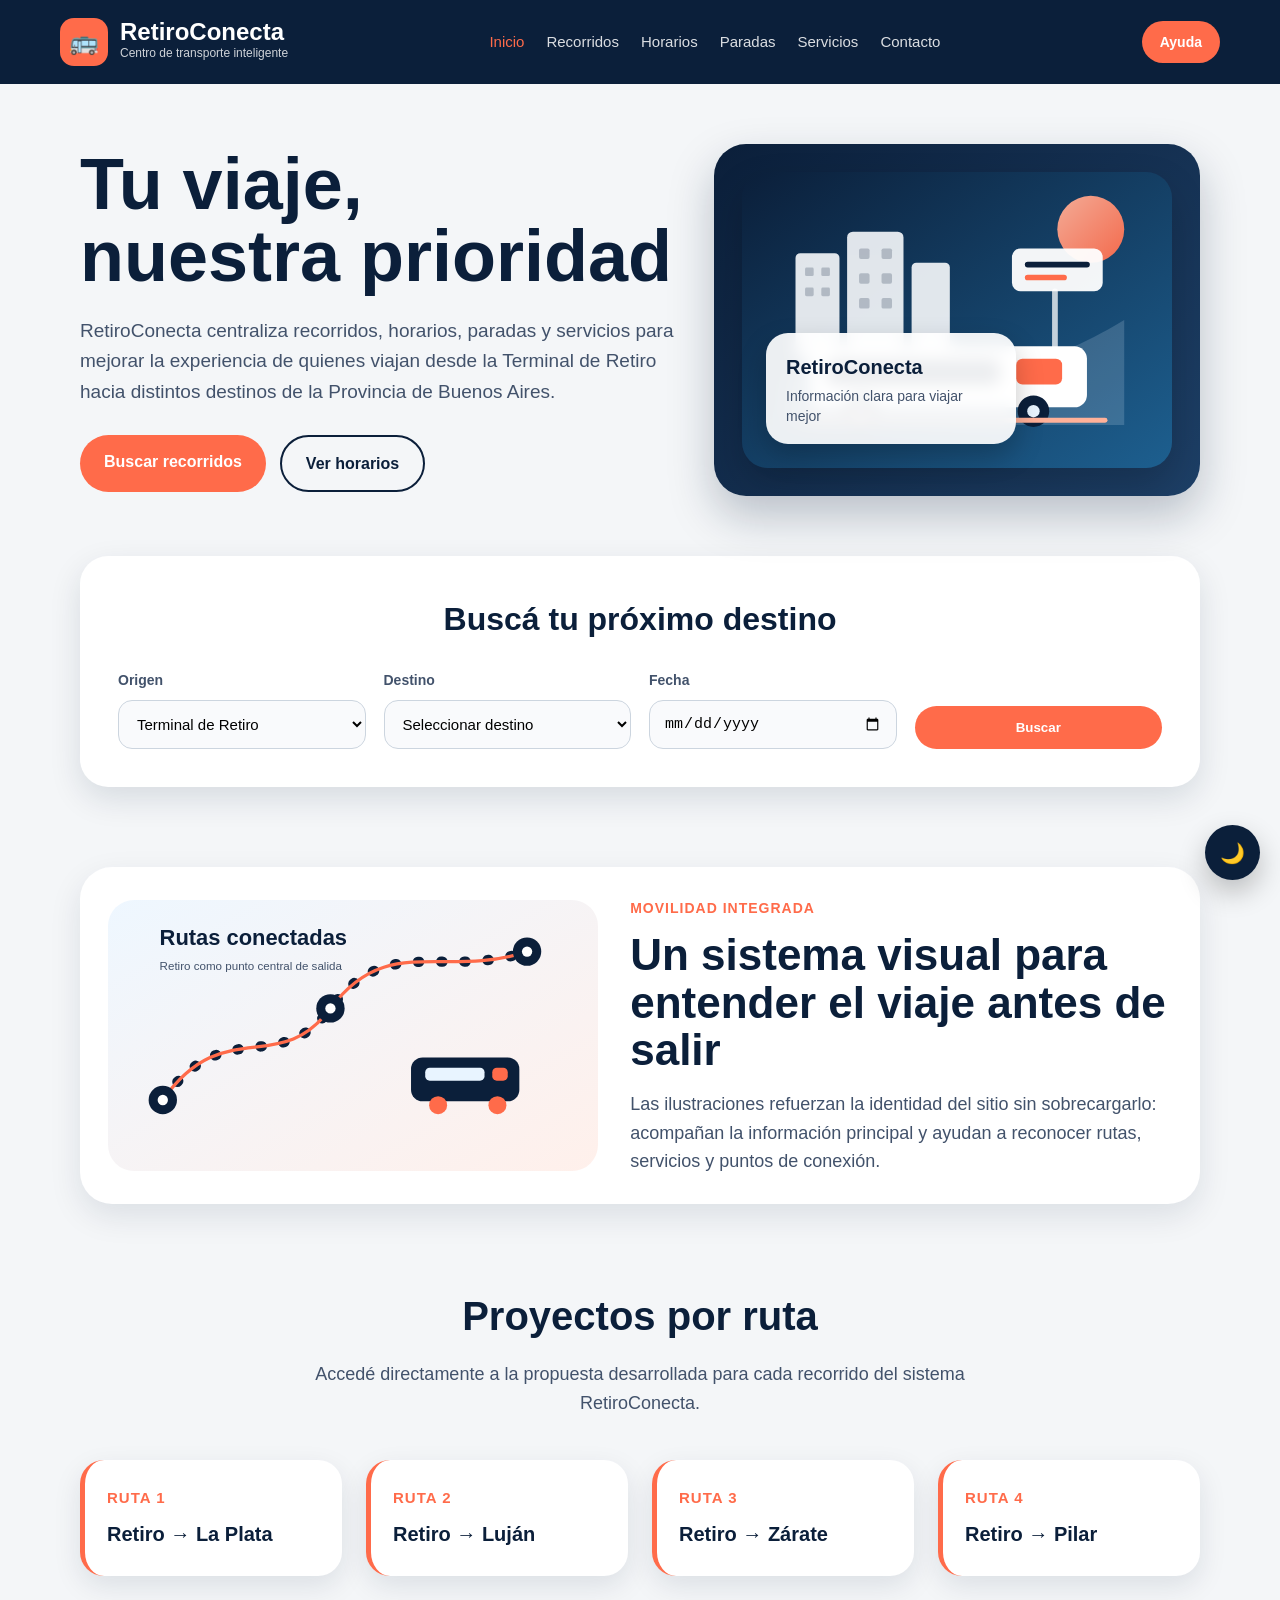
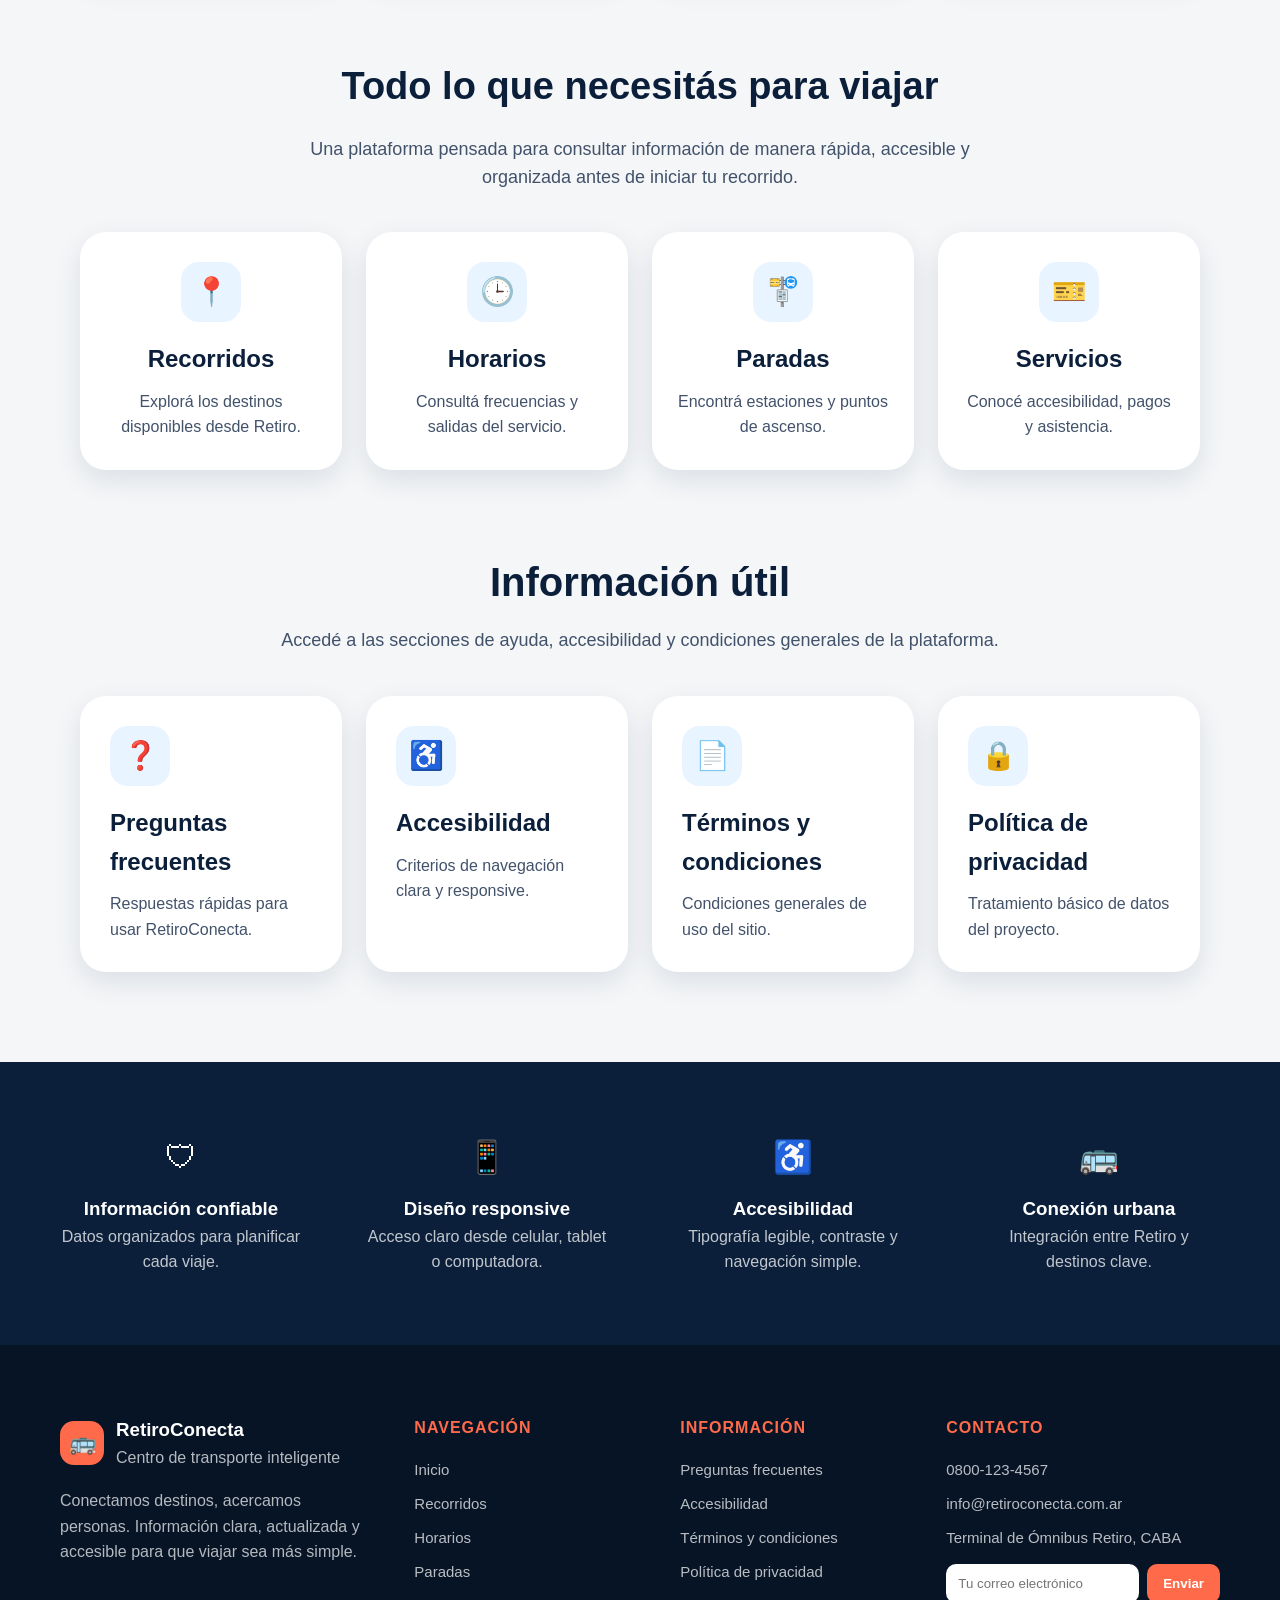
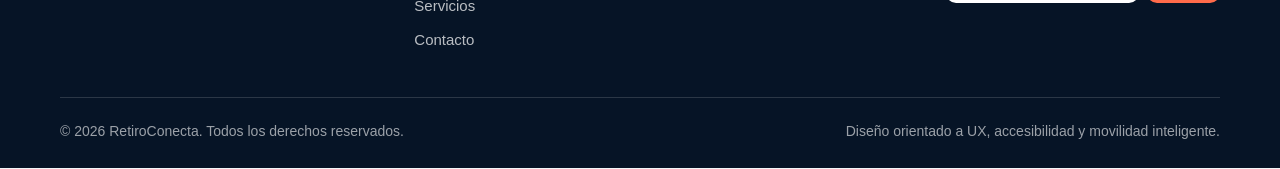
==== commit b067df0c: "Sexta_version" ====
--- a/index.html
+++ b/index.html
@@ -47,18 +47,11 @@
         </div>
       </div>
 
-      <div class="hero-imagen">
-        <div class="mockup">
-          <div class="mockup-top"><span class="dot"></span><span class="dot"></span><span class="dot"></span></div>
-          <div class="mockup-body">
-            <div class="mockup-banner">
-              <h3>RetiroConecta</h3>
-              <p>Información clara para viajar mejor.</p>
-            </div>
-            <div class="mockup-card"><div class="mockup-linea"></div><div class="mockup-button"></div></div>
-            <div class="mockup-card"><div class="mockup-linea"></div><div class="mockup-button"></div></div>
-            <div class="mockup-card"><div class="mockup-linea"></div><div class="mockup-button"></div></div>
-          </div>
+      <div class="hero-imagen hero-ilustrada">
+        <img src="assets/hero-terminal.svg" alt="Ilustración de una terminal de transporte inteligente con colectivos y señalización digital" class="imagen-destacada">
+        <div class="hero-mini-card">
+          <strong>RetiroConecta</strong>
+          <span>Información clara para viajar mejor</span>
         </div>
       </div>
     </section>
@@ -73,11 +66,20 @@
       </form>
     </section>
 
+    <section class="imagen-contexto">
+      <img src="assets/rutas-movilidad.svg" alt="Ilustración de rutas conectadas desde Retiro" class="imagen-contexto-media">
+      <div class="imagen-contexto-texto">
+        <span>Movilidad integrada</span>
+        <h2>Un sistema visual para entender el viaje antes de salir</h2>
+        <p>Las ilustraciones refuerzan la identidad del sitio sin sobrecargarlo: acompañan la información principal y ayudan a reconocer rutas, servicios y puntos de conexión.</p>
+      </div>
+    </section>
+
     <section class="rutas-externas">
       <div class="section-title"><h2>Proyectos por ruta</h2><p>Accedé directamente a la propuesta desarrollada para cada recorrido del sistema RetiroConecta.</p></div>
       <div class="rutas-links-grid">
         <a href="https://camilabraganza.github.io/RetiroConecta---Retiro---La-Plata/" target="_blank" rel="noopener" class="ruta-link-card"><strong>Ruta 1</strong><span>Retiro → La Plata</span></a>
-        <a href="https://martinagiu2014-cyber.github.io/PAGINA-WEB-DE-TRANSPORTE/" target="_blank" rel="noopener" class="ruta-link-card"><strong>Ruta 2</strong><span>Retiro → Luján</span></a>
+        <a href="https://martinagiu2014-cyber.github.io/PROYECTO-RETIRO-3/" target="_blank" rel="noopener" class="ruta-link-card"><strong>Ruta 2</strong><span>Retiro → Luján</span></a>
         <a href="https://carogranda.github.io/TPRuta3/" target="_blank" rel="noopener" class="ruta-link-card"><strong>Ruta 3</strong><span>Retiro → Zárate</span></a>
         <a href="https://aquintero102.github.io/ruta_4/" target="_blank" rel="noopener" class="ruta-link-card"><strong>Ruta 4</strong><span>Retiro → Pilar</span></a>
       </div>
--- a/styles.css
+++ b/styles.css
@@ -1625,3 +1625,198 @@
     border-color: #36516f;
   }
 }
+
+
+/* IMÁGENES ILUSTRATIVAS */
+.hero-ilustrada {
+  position: relative;
+  overflow: hidden;
+}
+
+.imagen-destacada,
+.imagen-contexto-media,
+.imagen-mapa,
+.imagen-mapa-fondo,
+.visual-card-imagen img {
+  display: block;
+  width: 100%;
+  height: auto;
+}
+
+.hero-ilustrada .imagen-destacada {
+  border-radius: 26px;
+  box-shadow: 0 16px 36px rgba(0,0,0,0.18);
+}
+
+.hero-mini-card {
+  position: absolute;
+  left: 52px;
+  bottom: 52px;
+  max-width: 250px;
+  padding: 18px 20px;
+  background: rgba(255,255,255,0.92);
+  color: #0b1f3a;
+  border-radius: 22px;
+  box-shadow: 0 12px 28px rgba(0,0,0,0.22);
+  backdrop-filter: blur(8px);
+}
+
+.hero-mini-card strong,
+.hero-mini-card span {
+  display: block;
+}
+
+.hero-mini-card strong {
+  font-size: 20px;
+  margin-bottom: 4px;
+}
+
+.hero-mini-card span {
+  color: #42526b;
+  font-size: 14px;
+  line-height: 1.4;
+}
+
+.imagen-contexto {
+  max-width: 1120px;
+  margin: 0 auto 80px;
+  padding: 28px;
+  background: white;
+  border-radius: 32px;
+  display: grid;
+  grid-template-columns: 0.95fr 1.05fr;
+  align-items: center;
+  gap: 32px;
+  box-shadow: 0 12px 32px rgba(11,31,58,0.1);
+}
+
+.imagen-contexto-media {
+  border-radius: 26px;
+}
+
+.imagen-contexto-texto span {
+  display: inline-block;
+  margin-bottom: 12px;
+  color: #ff6b4a;
+  font-size: 14px;
+  font-weight: 800;
+  letter-spacing: 1px;
+  text-transform: uppercase;
+}
+
+.imagen-contexto-texto h2 {
+  font-size: clamp(30px, 4vw, 44px);
+  line-height: 1.08;
+  margin-bottom: 16px;
+}
+
+.imagen-contexto-texto p {
+  color: #42526b;
+  font-size: 18px;
+}
+
+.mapa-imagen-contenedor {
+  display: grid;
+  gap: 18px;
+}
+
+.imagen-mapa {
+  border-radius: 28px;
+  box-shadow: 0 10px 24px rgba(11,31,58,0.10);
+}
+
+.mapa-falso-superpuesto {
+  min-height: 250px;
+}
+
+.mapa-visual-con-fondo {
+  background: transparent;
+  min-height: 360px;
+}
+
+.imagen-mapa-fondo {
+  position: absolute;
+  inset: 0;
+  height: 100%;
+  object-fit: cover;
+  border-radius: 28px;
+}
+
+.mapa-visual-con-fondo .linea-mapa,
+.mapa-visual-con-fondo .parada-mapa {
+  z-index: 2;
+}
+
+.visual-grid-imagen {
+  grid-template-columns: 1.25fr 1fr;
+}
+
+.visual-card-imagen {
+  grid-row: span 3;
+  padding: 0;
+  overflow: hidden;
+  background: transparent;
+}
+
+.visual-card-imagen img {
+  height: 100%;
+  min-height: 300px;
+  object-fit: cover;
+  border-radius: 24px;
+}
+
+body.dark-mode .imagen-contexto,
+body.dark-mode .hero-mini-card {
+  background: #0f2036;
+  color: #f8fafc;
+}
+
+body.dark-mode .hero-mini-card span,
+body.dark-mode .imagen-contexto-texto p {
+  color: #d6e3f2;
+}
+
+body.dark-mode .imagen-contexto-media,
+body.dark-mode .imagen-mapa,
+body.dark-mode .imagen-mapa-fondo,
+body.dark-mode .visual-card-imagen img,
+body.dark-mode .hero-ilustrada .imagen-destacada {
+  filter: saturate(0.96) brightness(0.9);
+}
+
+@media (max-width: 950px) {
+  .imagen-contexto,
+  .visual-grid-imagen {
+    grid-template-columns: 1fr;
+  }
+
+  .hero-mini-card {
+    left: 36px;
+    bottom: 36px;
+  }
+}
+
+@media (max-width: 600px) {
+  .imagen-contexto {
+    margin: 0 22px 60px;
+    padding: 20px;
+  }
+
+  .hero-ilustrada {
+    padding: 18px;
+  }
+
+  .hero-mini-card {
+    position: static;
+    margin-top: 16px;
+    max-width: none;
+  }
+
+  .mapa-falso-superpuesto {
+    min-height: 230px;
+  }
+
+  .visual-card-imagen img {
+    min-height: 220px;
+  }
+}
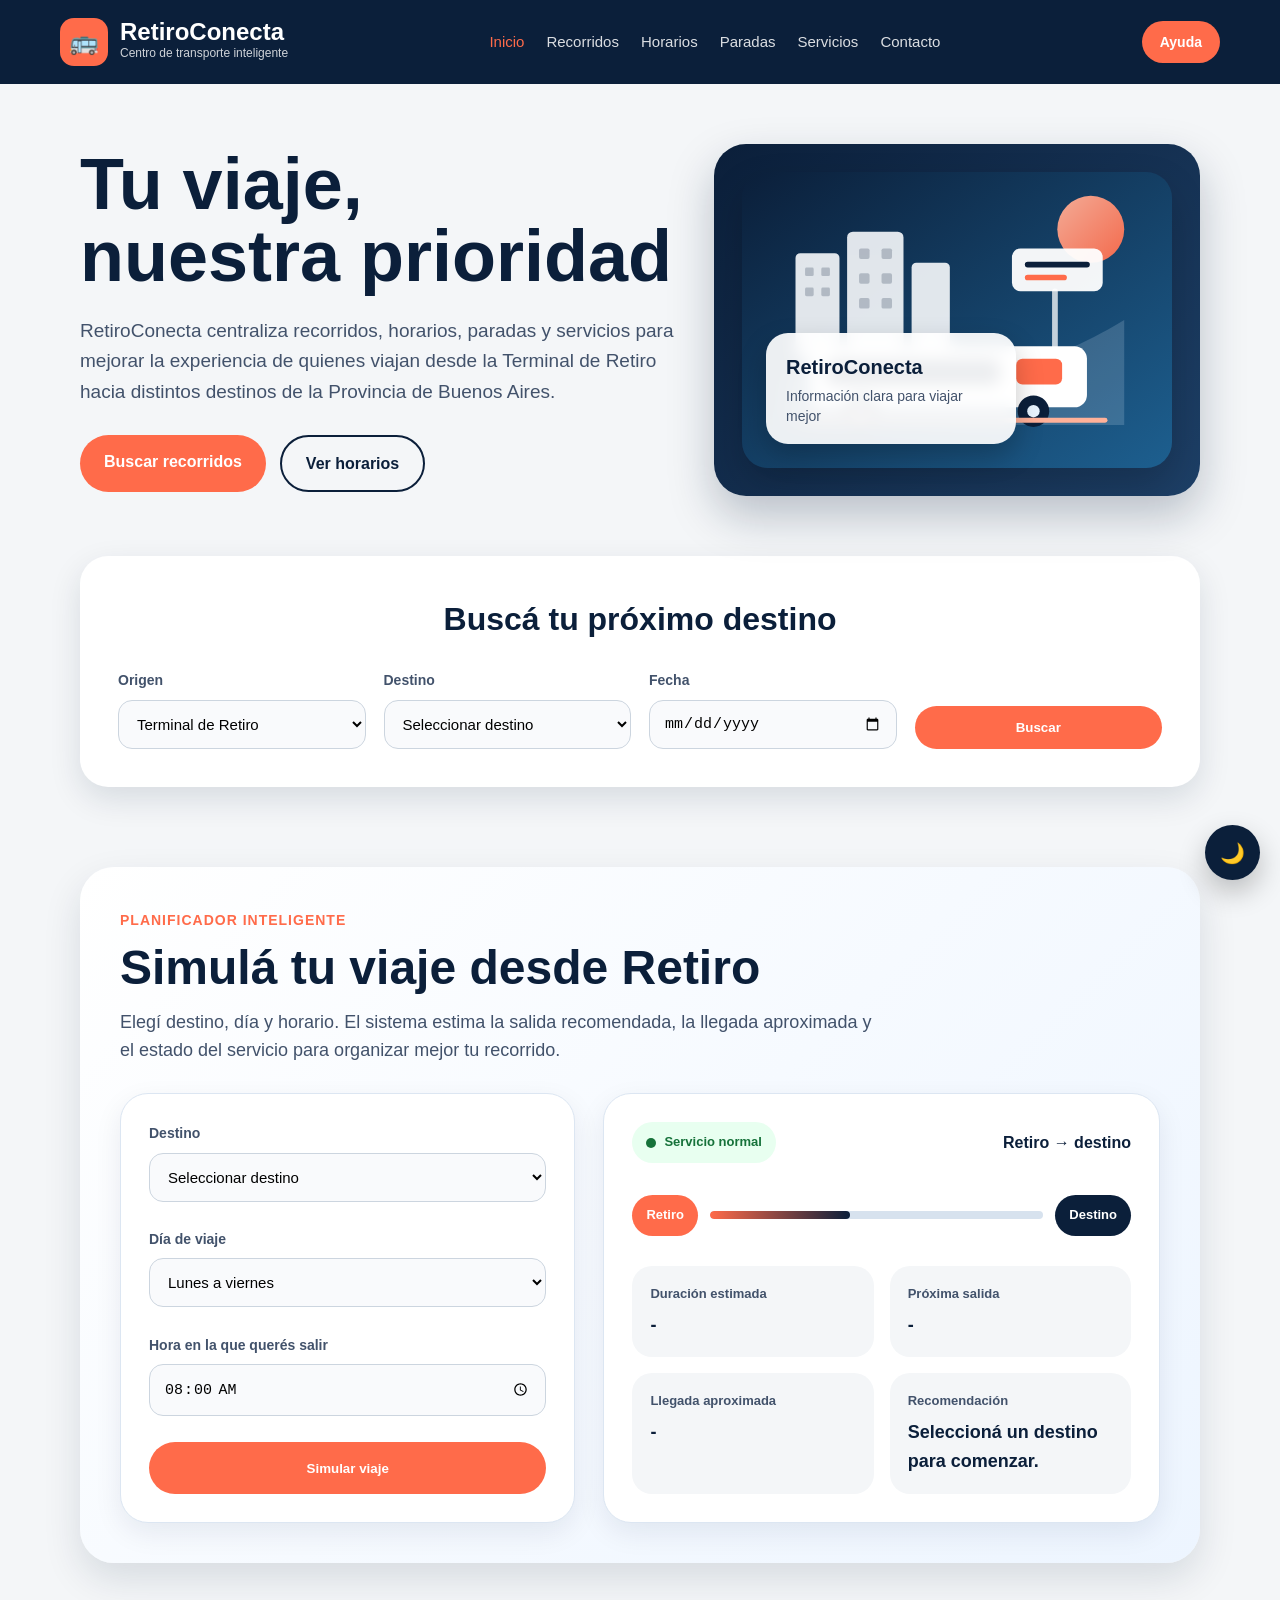
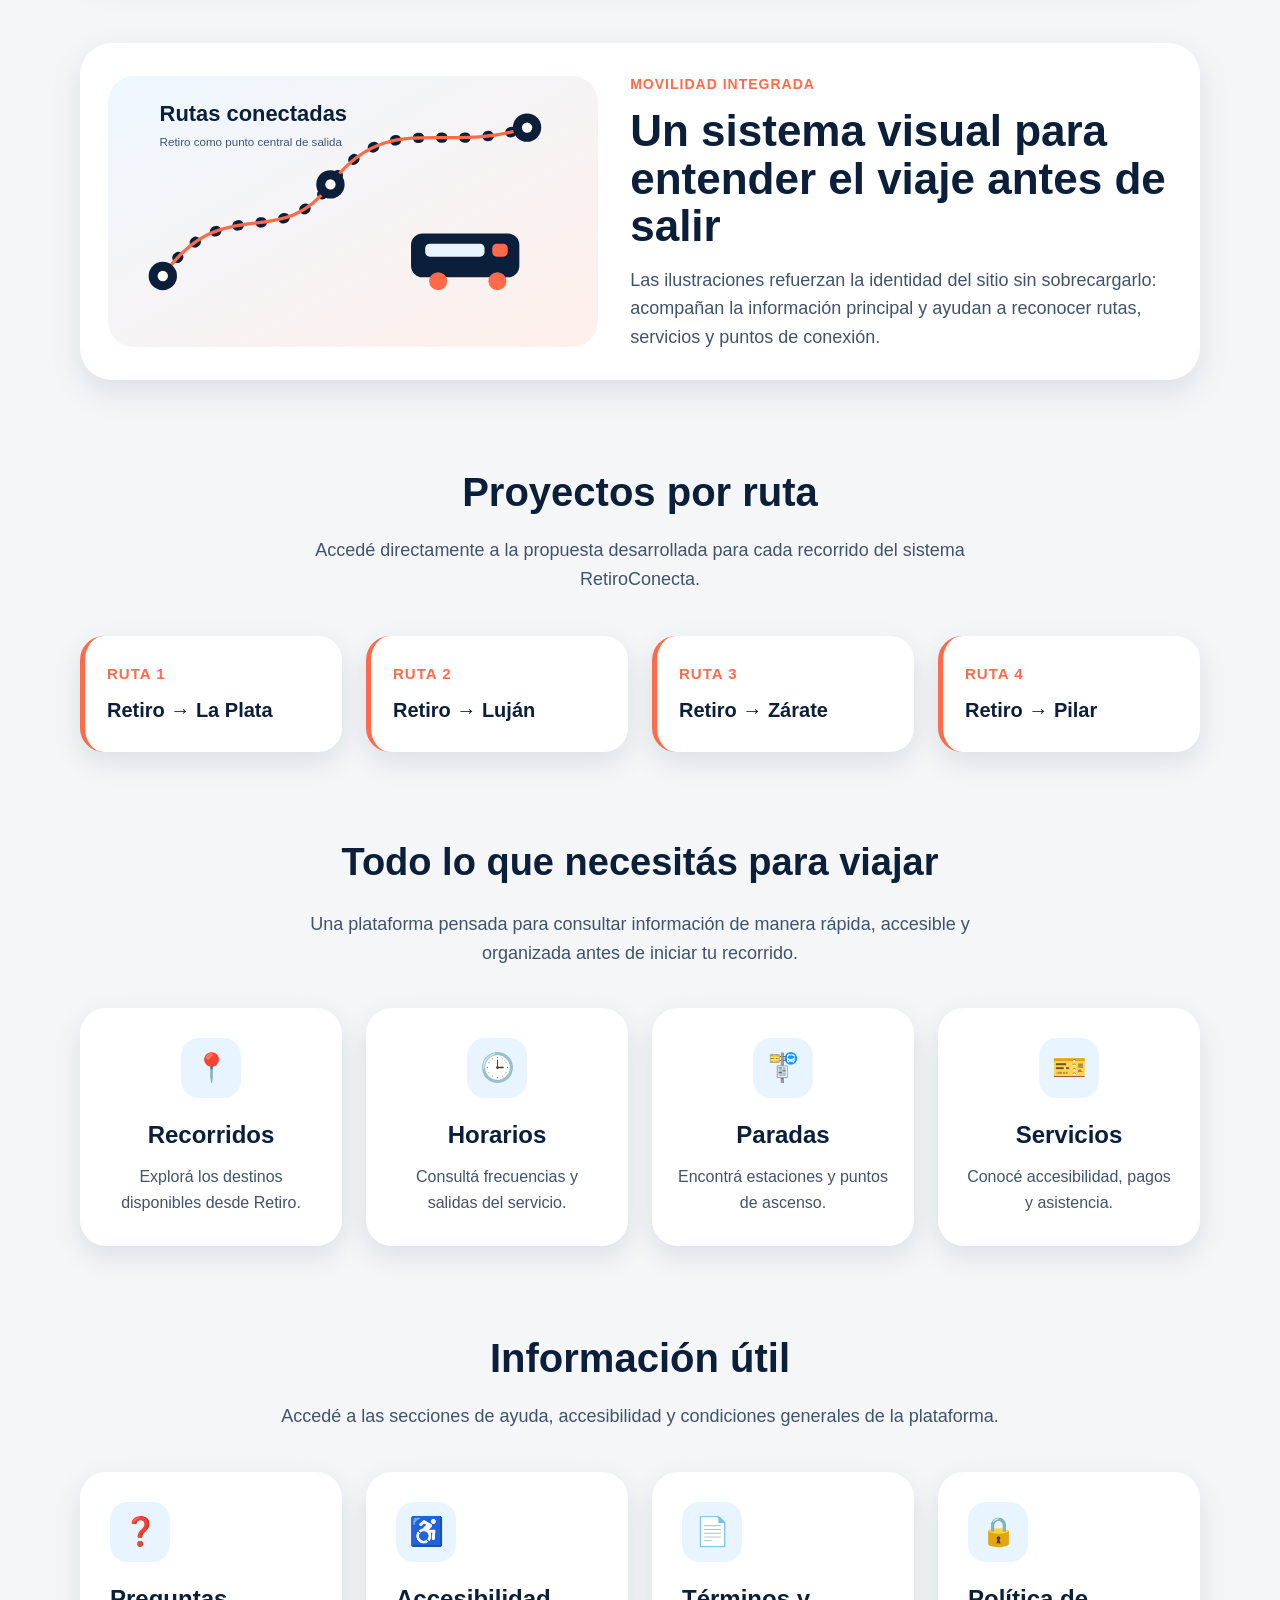
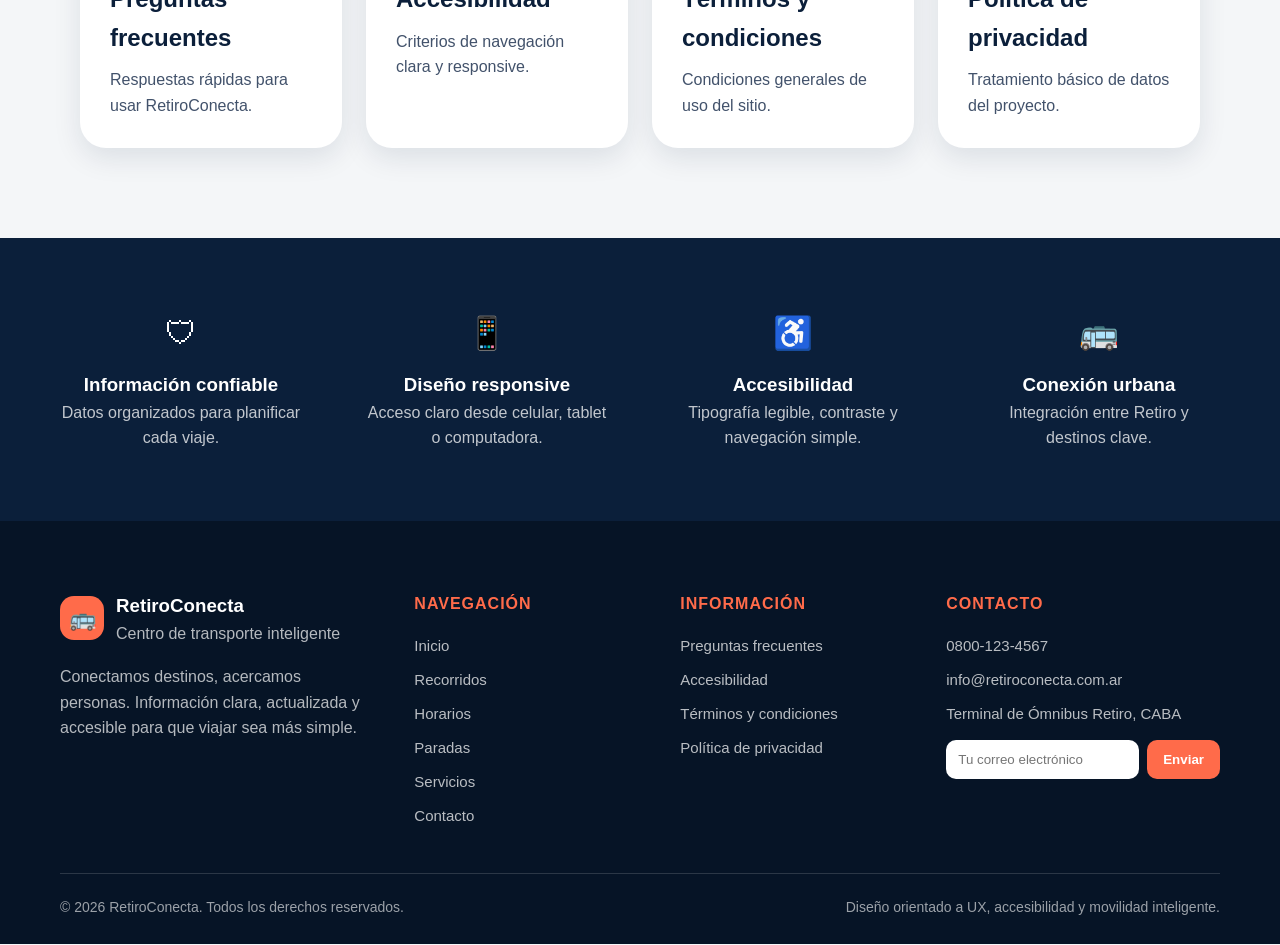
==== commit d17b7f29: "novena_version" ====
--- a/index.html
+++ b/index.html
@@ -66,6 +66,43 @@
       </form>
     </section>
 
+    <section class="simulador-viaje" aria-labelledby="simulador-titulo">
+      <div class="simulador-encabezado">
+        <span class="simulador-kicker">Planificador inteligente</span>
+        <h2 id="simulador-titulo">Simulá tu viaje desde Retiro</h2>
+        <p>Elegí destino, día y horario. El sistema estima la salida recomendada, la llegada aproximada y el estado del servicio para organizar mejor tu recorrido.</p>
+      </div>
+
+      <div class="simulador-grid">
+        <form class="simulador-formulario">
+          <div class="campo"><label for="simDestino">Destino</label><select id="simDestino"><option value="">Seleccionar destino</option><option value="La Plata">La Plata</option><option value="Luján">Luján</option><option value="Zárate">Zárate</option><option value="Pilar">Pilar</option></select></div>
+          <div class="campo"><label for="simDia">Día de viaje</label><select id="simDia"><option value="Lunes a viernes">Lunes a viernes</option><option value="Sábado">Sábado</option><option value="Domingo o feriado">Domingo o feriado</option></select></div>
+          <div class="campo"><label for="simHora">Hora en la que querés salir</label><input type="time" id="simHora" value="08:00"></div>
+          <button type="submit" class="btn-principal">Simular viaje</button>
+        </form>
+
+        <div class="simulador-resultado" aria-live="polite">
+          <div class="resultado-superior">
+            <span class="estado-servicio estado-verde">Servicio normal</span>
+            <span class="resultado-ruta">Retiro → destino</span>
+          </div>
+
+          <div class="linea-viaje" aria-hidden="true">
+            <span class="linea-punto activo">Retiro</span>
+            <span class="linea-tramo"></span>
+            <span class="linea-punto">Destino</span>
+          </div>
+
+          <div class="resultado-datos">
+            <div><strong>Duración estimada</strong><span id="resDuracion">-</span></div>
+            <div><strong>Próxima salida</strong><span id="resSalida">-</span></div>
+            <div><strong>Llegada aproximada</strong><span id="resLlegada">-</span></div>
+            <div><strong>Recomendación</strong><span id="resConsejo">Seleccioná un destino para comenzar.</span></div>
+          </div>
+        </div>
+      </div>
+    </section>
+
     <section class="imagen-contexto">
       <img src="assets/rutas-movilidad.svg" alt="Ilustración de rutas conectadas desde Retiro" class="imagen-contexto-media">
       <div class="imagen-contexto-texto">
--- a/styles.css
+++ b/styles.css
@@ -1570,13 +1570,11 @@
 }
 
 body.dark-mode .nav-links {
-  background: #0f2036;
   color: #ffffff;
 }
 
 body.dark-mode .nav-links a:hover,
 body.dark-mode .nav-links .activo {
-  background: #173a62;
   color: #ffb199;
 }
 
@@ -1820,3 +1818,264 @@
     min-height: 220px;
   }
 }
+
+
+/* SIMULADOR DE VIAJE */
+.simulador-viaje {
+  max-width: 1120px;
+  margin: 0 auto 80px;
+  padding: 40px;
+  background: linear-gradient(135deg, #ffffff, #edf5ff);
+  border-radius: 34px;
+  box-shadow: 0 16px 38px rgba(11, 31, 58, 0.12);
+}
+
+.simulador-encabezado {
+  max-width: 760px;
+  margin-bottom: 28px;
+}
+
+.simulador-kicker {
+  display: inline-block;
+  margin-bottom: 12px;
+  color: #ff6b4a;
+  font-size: 14px;
+  font-weight: 800;
+  letter-spacing: 1px;
+  text-transform: uppercase;
+}
+
+.simulador-encabezado h2 {
+  font-size: clamp(32px, 4vw, 48px);
+  line-height: 1.05;
+  margin-bottom: 14px;
+}
+
+.simulador-encabezado p {
+  color: #42526b;
+  font-size: 18px;
+}
+
+.simulador-grid {
+  display: grid;
+  grid-template-columns: 0.9fr 1.1fr;
+  gap: 28px;
+  align-items: stretch;
+}
+
+.simulador-formulario,
+.simulador-resultado {
+  background: #ffffff;
+  border: 1px solid #dce6f2;
+  border-radius: 28px;
+  padding: 28px;
+  box-shadow: 0 10px 28px rgba(11,31,58,0.08);
+}
+
+.simulador-formulario {
+  display: grid;
+  gap: 18px;
+}
+
+.simulador-formulario .btn-principal {
+  width: 100%;
+}
+
+.resultado-superior {
+  display: flex;
+  justify-content: space-between;
+  gap: 16px;
+  align-items: center;
+  margin-bottom: 32px;
+  flex-wrap: wrap;
+}
+
+.estado-servicio {
+  display: inline-flex;
+  align-items: center;
+  gap: 8px;
+  padding: 10px 14px;
+  border-radius: 999px;
+  font-size: 13px;
+  font-weight: 800;
+}
+
+.estado-servicio::before {
+  content: "";
+  width: 10px;
+  height: 10px;
+  border-radius: 50%;
+  background: currentColor;
+}
+
+.estado-verde {
+  background: #e8fff0;
+  color: #16723a;
+}
+
+.estado-amarillo {
+  background: #fff6d8;
+  color: #8a6200;
+}
+
+.estado-rojo {
+  background: #ffe6e0;
+  color: #b23a22;
+}
+
+.resultado-ruta {
+  color: #0b1f3a;
+  font-weight: 800;
+}
+
+.linea-viaje {
+  display: grid;
+  grid-template-columns: auto 1fr auto;
+  align-items: center;
+  gap: 12px;
+  margin-bottom: 30px;
+}
+
+.linea-punto {
+  background: #0b1f3a;
+  color: #ffffff;
+  padding: 10px 14px;
+  border-radius: 999px;
+  font-size: 13px;
+  font-weight: 800;
+  white-space: nowrap;
+}
+
+.linea-punto.activo {
+  background: #ff6b4a;
+}
+
+.linea-tramo {
+  position: relative;
+  height: 8px;
+  background: #d7e2ee;
+  border-radius: 999px;
+  overflow: hidden;
+}
+
+.linea-tramo::after {
+  content: "";
+  position: absolute;
+  inset: 0;
+  width: var(--progreso-viaje, 42%);
+  background: linear-gradient(90deg, #ff6b4a, #0b1f3a);
+  border-radius: inherit;
+  transition: width 0.7s ease;
+}
+
+.resultado-datos {
+  display: grid;
+  grid-template-columns: repeat(2, 1fr);
+  gap: 16px;
+}
+
+.resultado-datos div {
+  background: #f4f6f8;
+  border-radius: 20px;
+  padding: 18px;
+}
+
+.resultado-datos strong,
+.resultado-datos span {
+  display: block;
+}
+
+.resultado-datos strong {
+  color: #42526b;
+  font-size: 13px;
+  margin-bottom: 6px;
+}
+
+.resultado-datos span {
+  color: #0b1f3a;
+  font-size: 18px;
+  font-weight: 800;
+}
+
+body.dark-mode .simulador-viaje {
+  background: linear-gradient(135deg, #0b1f3a, #102b49);
+  color: #f8fafc;
+  box-shadow: 0 16px 38px rgba(0,0,0,0.38);
+}
+
+body.dark-mode .simulador-encabezado p,
+body.dark-mode .resultado-datos strong {
+  color: #d8e4f2;
+}
+
+body.dark-mode .simulador-formulario,
+body.dark-mode .simulador-resultado,
+body.dark-mode .resultado-datos div {
+  background: #0f2036;
+  border-color: #36516f;
+  color: #f8fafc;
+}
+
+body.dark-mode .resultado-ruta,
+body.dark-mode .resultado-datos span {
+  color: #f8fafc;
+}
+
+body.dark-mode .linea-punto {
+  background: #173a62;
+}
+
+body.dark-mode .linea-punto.activo {
+  background: #ff7a59;
+  color: #061426;
+}
+
+body.dark-mode .linea-tramo {
+  background: #294767;
+}
+
+body.dark-mode .estado-verde {
+  background: #123d2a;
+  color: #7cf0a5;
+}
+
+body.dark-mode .estado-amarillo {
+  background: #47380d;
+  color: #ffd66b;
+}
+
+body.dark-mode .estado-rojo {
+  background: #4a1e18;
+  color: #ff9c87;
+}
+
+@media (max-width: 950px) {
+  .simulador-grid {
+    grid-template-columns: 1fr;
+  }
+}
+
+@media (max-width: 600px) {
+  .simulador-viaje {
+    margin: 0 22px 60px;
+    padding: 24px 20px;
+  }
+
+  .resultado-superior,
+  .linea-viaje,
+  .resultado-datos {
+    grid-template-columns: 1fr;
+  }
+
+  .linea-tramo {
+    height: 46px;
+    width: 8px;
+    justify-self: center;
+  }
+
+  .linea-tramo::after {
+    width: 100%;
+    height: var(--progreso-viaje, 42%);
+    background: linear-gradient(180deg, #ff6b4a, #0b1f3a);
+  }
+}
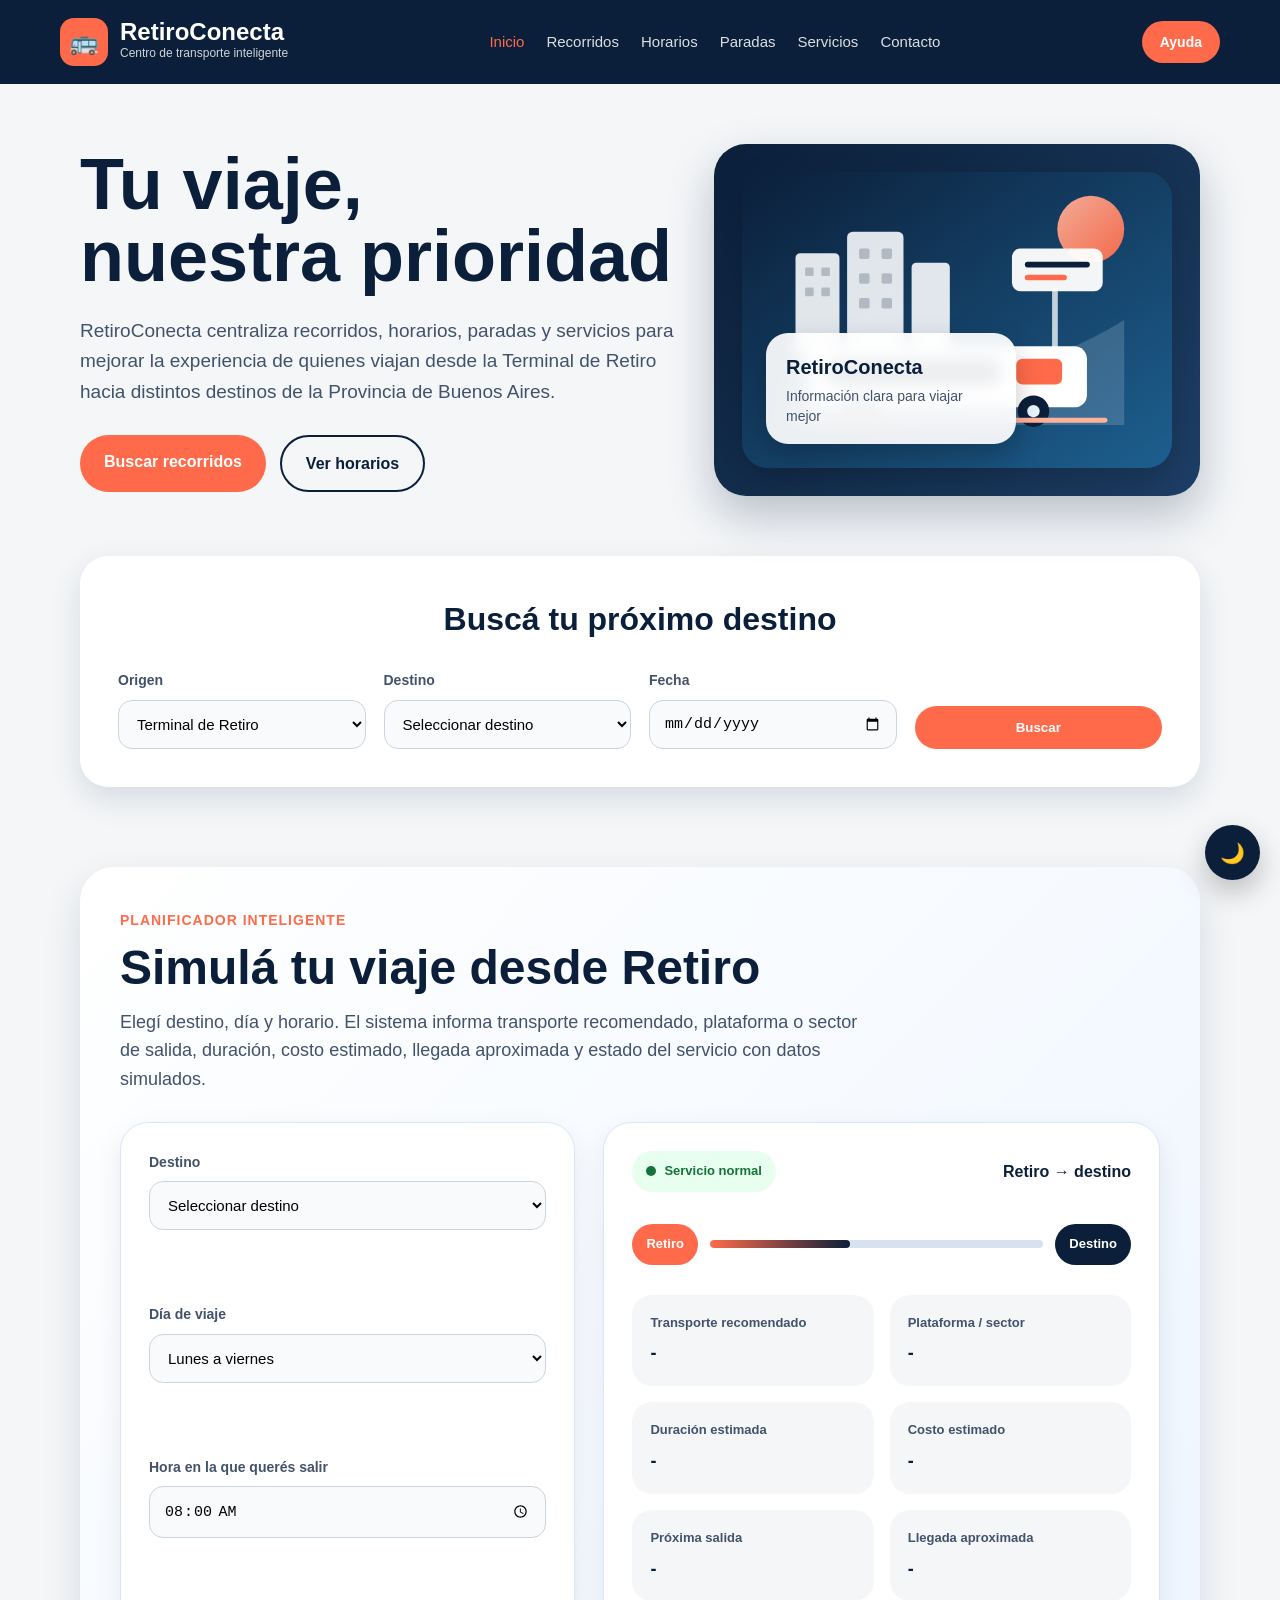
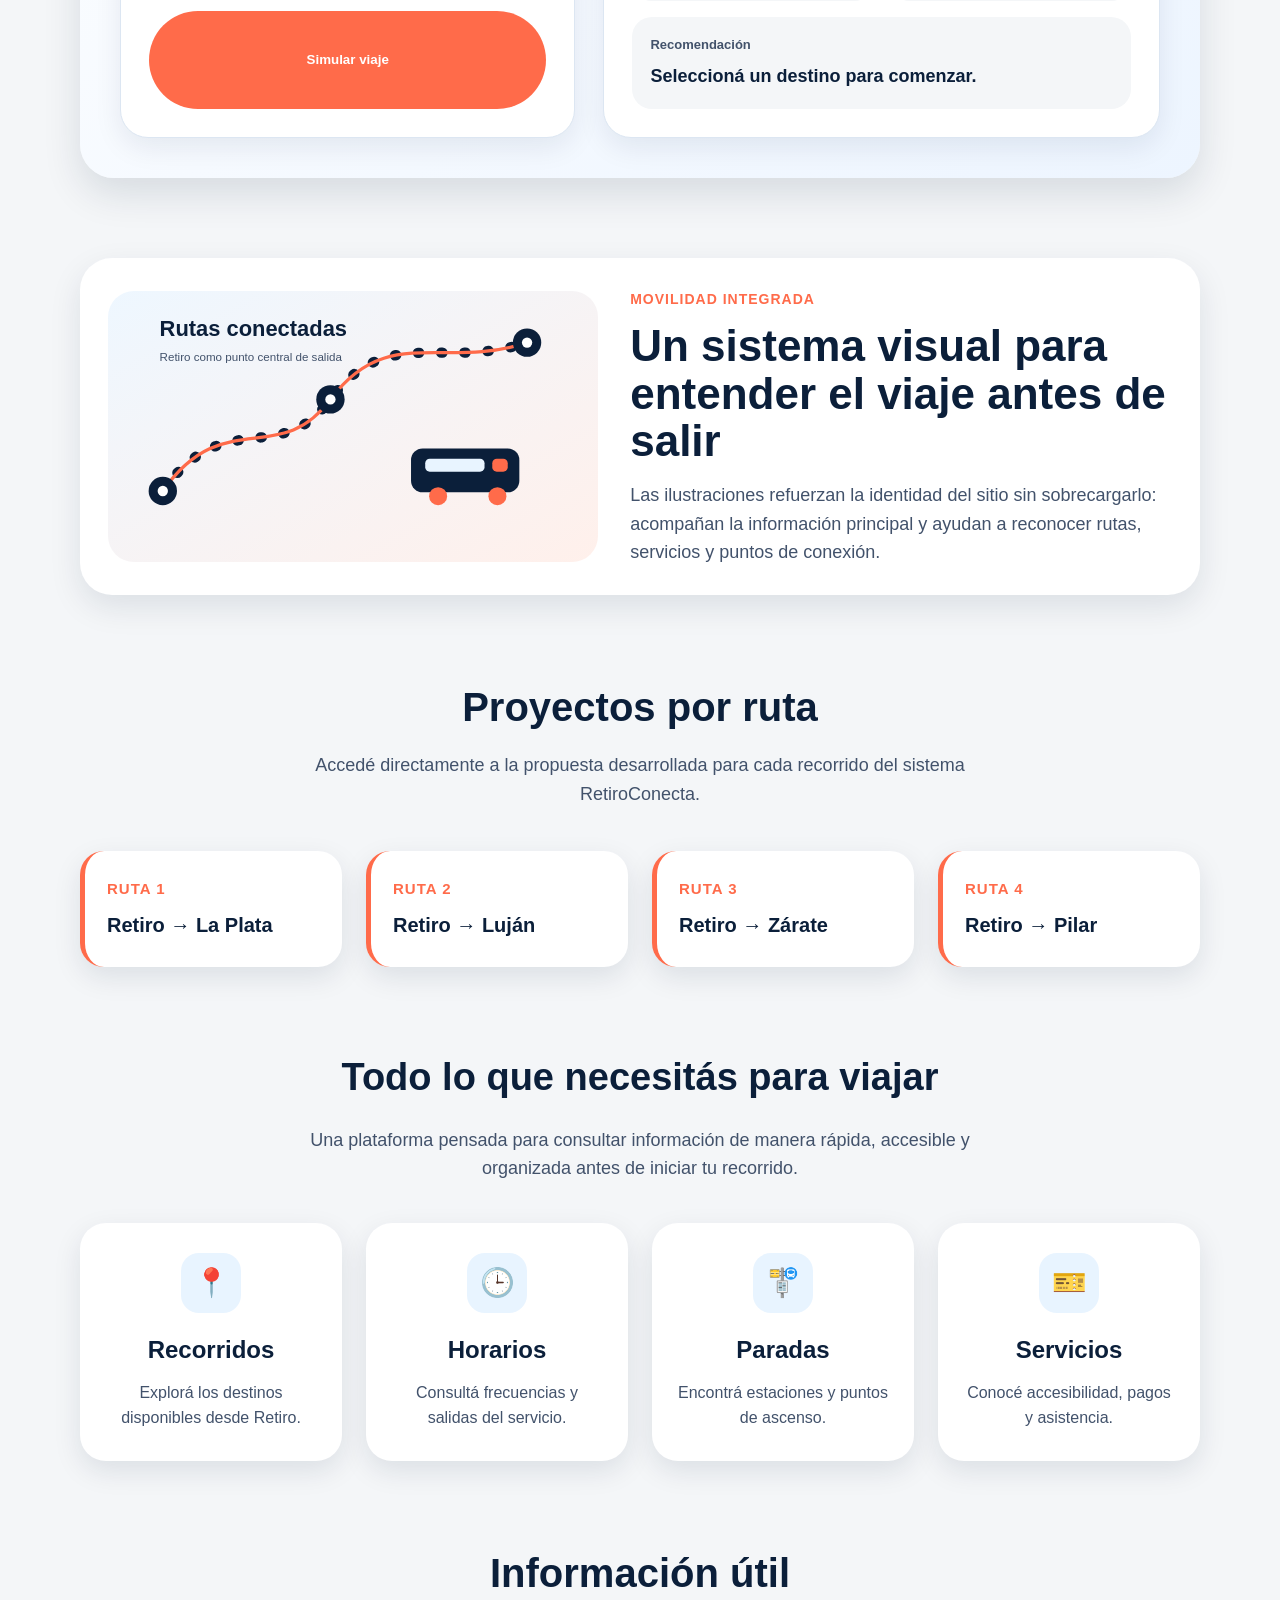
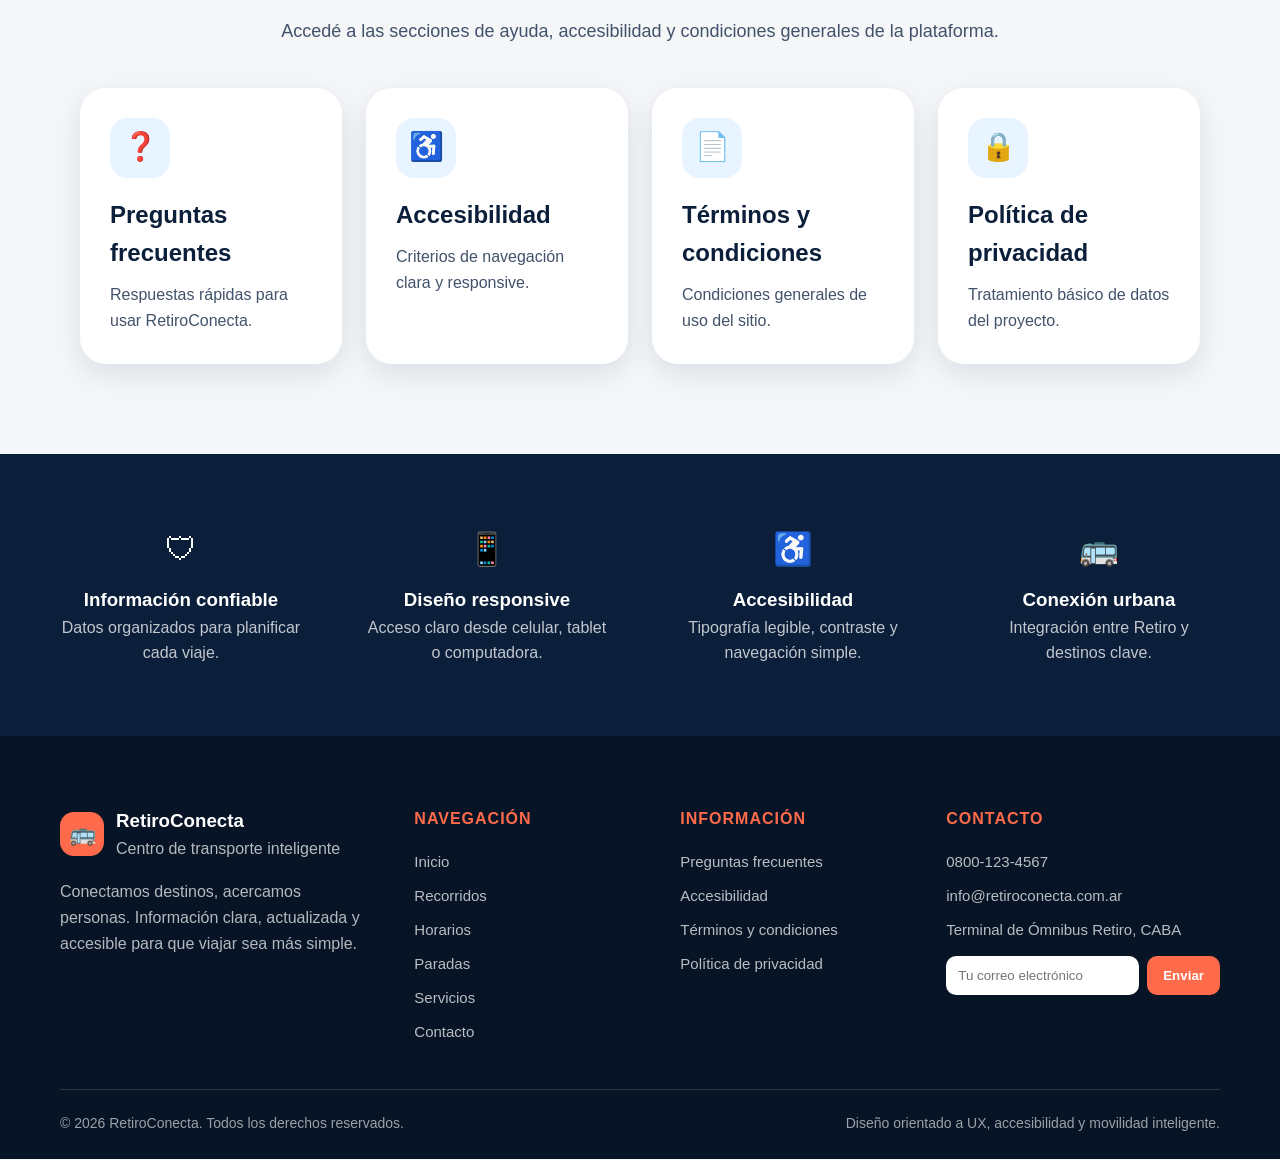
==== commit 09f50e72: "decimoprimera_version" ====
--- a/index.html
+++ b/index.html
@@ -70,7 +70,7 @@
       <div class="simulador-encabezado">
         <span class="simulador-kicker">Planificador inteligente</span>
         <h2 id="simulador-titulo">Simulá tu viaje desde Retiro</h2>
-        <p>Elegí destino, día y horario. El sistema estima la salida recomendada, la llegada aproximada y el estado del servicio para organizar mejor tu recorrido.</p>
+        <p>Elegí destino, día y horario. El sistema informa transporte recomendado, plataforma o sector de salida, duración, costo estimado, llegada aproximada y estado del servicio con datos simulados.</p>
       </div>
 
       <div class="simulador-grid">
@@ -94,10 +94,13 @@
           </div>
 
           <div class="resultado-datos">
+            <div><strong>Transporte recomendado</strong><span id="resTransporte">-</span></div>
+            <div><strong>Plataforma / sector</strong><span id="resSector">-</span></div>
             <div><strong>Duración estimada</strong><span id="resDuracion">-</span></div>
+            <div><strong>Costo estimado</strong><span id="resCosto">-</span></div>
             <div><strong>Próxima salida</strong><span id="resSalida">-</span></div>
             <div><strong>Llegada aproximada</strong><span id="resLlegada">-</span></div>
-            <div><strong>Recomendación</strong><span id="resConsejo">Seleccioná un destino para comenzar.</span></div>
+            <div class="resultado-dato-ancho"><strong>Recomendación</strong><span id="resConsejo">Seleccioná un destino para comenzar.</span></div>
           </div>
         </div>
       </div>
@@ -116,7 +119,7 @@
       <div class="section-title"><h2>Proyectos por ruta</h2><p>Accedé directamente a la propuesta desarrollada para cada recorrido del sistema RetiroConecta.</p></div>
       <div class="rutas-links-grid">
         <a href="https://camilabraganza.github.io/RetiroConecta---Retiro---La-Plata/" target="_blank" rel="noopener" class="ruta-link-card"><strong>Ruta 1</strong><span>Retiro → La Plata</span></a>
-        <a href="https://martinagiu2014-cyber.github.io/PROYECTO-RETIRO-3/" target="_blank" rel="noopener" class="ruta-link-card"><strong>Ruta 2</strong><span>Retiro → Luján</span></a>
+        <a href="https://martinagiu2014-cyber.github.io/PAGINA-WEB-DE-TRANSPORTE/" target="_blank" rel="noopener" class="ruta-link-card"><strong>Ruta 2</strong><span>Retiro → Luján</span></a>
         <a href="https://carogranda.github.io/TPRuta3/" target="_blank" rel="noopener" class="ruta-link-card"><strong>Ruta 3</strong><span>Retiro → Zárate</span></a>
         <a href="https://aquintero102.github.io/ruta_4/" target="_blank" rel="noopener" class="ruta-link-card"><strong>Ruta 4</strong><span>Retiro → Pilar</span></a>
       </div>
--- a/styles.css
+++ b/styles.css
@@ -744,6 +744,171 @@
   flex-direction: column;
   align-items: center;
   justify-content: center;
+}
+
+
+/* SERVICIOS OBLIGATORIOS / MAPA TERMINAL / ASISTENTE */
+
+.servicio-detalle {
+  border-top: 1px solid #e1e7ee;
+  margin-top: 16px;
+  padding-top: 14px;
+  display: flex;
+  flex-direction: column;
+  gap: 8px;
+  font-size: 14px;
+  color: #42526b;
+}
+
+.mapa-terminal-section,
+.asistente-section {
+  max-width: 1200px;
+  margin: 20px auto 90px;
+  padding: 40px;
+  background: white;
+  border-radius: 32px;
+  box-shadow: 0 12px 32px rgba(11,31,58,0.1);
+}
+
+.mapa-terminal-section {
+  display: grid;
+  grid-template-columns: 0.8fr 1.2fr;
+  gap: 40px;
+  align-items: center;
+}
+
+.terminal-plano {
+  position: relative;
+  min-height: 430px;
+  border-radius: 30px;
+  background:
+    linear-gradient(90deg, rgba(11,31,58,0.08) 1px, transparent 1px),
+    linear-gradient(rgba(11,31,58,0.08) 1px, transparent 1px),
+    #eef3f8;
+  background-size: 42px 42px;
+  overflow: hidden;
+  border: 2px solid #d7e2ee;
+}
+
+.terminal-plano::before {
+  content: "Hall central";
+  position: absolute;
+  left: 30%;
+  top: 34%;
+  width: 38%;
+  height: 24%;
+  border: 3px dashed #0b1f3a;
+  border-radius: 24px;
+  display: flex;
+  align-items: center;
+  justify-content: center;
+  color: #0b1f3a;
+  font-weight: 800;
+  background: rgba(255,255,255,0.68);
+}
+
+.plano-zona {
+  position: absolute;
+  background: #ff6b4a;
+  color: #ffffff;
+  padding: 9px 13px;
+  border-radius: 999px;
+  font-size: 13px;
+  font-weight: 800;
+  box-shadow: 0 8px 18px rgba(0,0,0,0.16);
+  white-space: nowrap;
+}
+
+.plano-acceso { left: 5%; top: 8%; background: #0b1f3a; }
+.plano-andenes { left: 13%; bottom: 10%; }
+.plano-anden-b { right: 12%; bottom: 12%; }
+.plano-banos { left: 8%; top: 44%; }
+.plano-info { left: 42%; top: 18%; background: #0b1f3a; }
+.plano-espera { right: 7%; top: 38%; }
+.plano-gastro { left: 34%; bottom: 22%; }
+.plano-estacionamiento { right: 5%; top: 8%; background: #0b1f3a; }
+.plano-asistente { right: 32%; bottom: 5%; background: #0b1f3a; }
+
+.chatbot-card {
+  background: #f4f6f8;
+  border-radius: 28px;
+  padding: 28px;
+  display: grid;
+  grid-template-columns: 1fr;
+  gap: 20px;
+  border: 1px solid #e1e7ee;
+}
+
+.chatbot-mensajes {
+  display: flex;
+  flex-direction: column;
+  gap: 12px;
+}
+
+.chatbot-bot,
+.chatbot-respuesta {
+  background: white;
+  border-radius: 20px;
+  padding: 18px 20px;
+  color: #42526b;
+  box-shadow: 0 8px 18px rgba(11,31,58,0.08);
+}
+
+.chatbot-bot {
+  border-left: 5px solid #ff6b4a;
+}
+
+.chatbot-respuesta {
+  color: #0b1f3a;
+  font-weight: 700;
+}
+
+.chatbot-formulario {
+  display: grid;
+  grid-template-columns: 1fr auto;
+  gap: 18px;
+  align-items: end;
+}
+
+.resultado-dato-ancho {
+  grid-column: 1 / -1;
+}
+
+@media (max-width: 950px) {
+  .mapa-terminal-section {
+    grid-template-columns: 1fr;
+  }
+
+  .chatbot-formulario {
+    grid-template-columns: 1fr;
+  }
+}
+
+@media (max-width: 600px) {
+  .mapa-terminal-section,
+  .asistente-section {
+    margin: 0 22px 60px;
+    padding: 24px 20px;
+  }
+
+  .terminal-plano {
+    min-height: 520px;
+  }
+
+  .plano-zona {
+    font-size: 12px;
+    padding: 8px 10px;
+  }
+
+  .plano-acceso { left: 6%; top: 6%; }
+  .plano-estacionamiento { right: 6%; top: 15%; }
+  .plano-info { left: 24%; top: 25%; }
+  .plano-banos { left: 8%; top: 42%; }
+  .plano-espera { right: 8%; top: 44%; }
+  .plano-gastro { left: 20%; bottom: 28%; }
+  .plano-andenes { left: 8%; bottom: 12%; }
+  .plano-anden-b { right: 8%; bottom: 12%; }
+  .plano-asistente { right: 26%; bottom: 4%; }
 }
 
 /* CONTACTO */
@@ -1465,6 +1630,8 @@
 body.dark-mode .mapa-section,
 body.dark-mode .mapa-paradas,
 body.dark-mode .experiencia-section,
+body.dark-mode .mapa-terminal-section,
+body.dark-mode .asistente-section,
 body.dark-mode .ruta-link-card,
 body.dark-mode .info-bloque,
 body.dark-mode .info-link-card,
@@ -1475,7 +1642,9 @@
 body.dark-mode .hero-etiquetas span,
 body.dark-mode .contacto-tags span,
 body.dark-mode .visual-card,
-body.dark-mode .loader-card {
+body.dark-mode .loader-card,
+body.dark-mode .chatbot-bot,
+body.dark-mode .chatbot-respuesta {
   background: #0f2036;
   color: #f8fafc;
   box-shadow: 0 14px 34px rgba(0,0,0,0.38);
@@ -2079,3 +2248,120 @@
     background: linear-gradient(180deg, #ff6b4a, #0b1f3a);
   }
 }
+
+/* AJUSTE FINAL: hamburguesa visible en responsive y modo oscuro */
+@media (max-width: 768px) {
+  .menu-toggle {
+    background: #ffffff;
+    border: 2px solid #ff6b4a;
+    box-shadow: 0 8px 18px rgba(0, 0, 0, 0.22);
+  }
+
+  .menu-toggle span {
+    background: #0b1f3a;
+  }
+
+  body.modo-oscuro .menu-toggle,
+  body.dark-mode .menu-toggle,
+  body.dark .menu-toggle {
+    background: #ff6b4a;
+    border-color: #ffffff;
+    box-shadow: 0 8px 22px rgba(255, 107, 74, 0.35);
+  }
+
+  body.modo-oscuro .menu-toggle span,
+  body.dark-mode .menu-toggle span,
+  body.dark .menu-toggle span {
+    background: #ffffff;
+  }
+}
+
+/* AJUSTE FINAL: contraste de links dentro del menú hamburguesa */
+@media (max-width: 768px) {
+  .nav-links,
+  .nav-links.activo,
+  .nav-links.abierto,
+  .nav-links.open {
+    background: #0b1f3a;
+    border: 1px solid rgba(255, 255, 255, 0.18);
+  }
+
+  .nav-links li,
+  .nav-links.activo li,
+  .nav-links.abierto li,
+  .nav-links.open li {
+    background: transparent;
+  }
+
+  .nav-links a,
+  .nav-links.activo a,
+  .nav-links.abierto a,
+  .nav-links.open a {
+    color: #ffffff !important;
+    background: rgba(255, 255, 255, 0.08);
+    border: 1px solid rgba(255, 255, 255, 0.12);
+    border-radius: 14px;
+    opacity: 1;
+  }
+
+  .nav-links a:hover,
+  .nav-links .activo,
+  .nav-links.activo a:hover,
+  .nav-links.abierto a:hover,
+  .nav-links.open a:hover {
+    color: #ffffff !important;
+    background: #ff6b4a;
+    border-color: #ff6b4a;
+  }
+
+  body.modo-oscuro .nav-links,
+  body.dark-mode .nav-links,
+  body.dark .nav-links,
+  body.modo-oscuro .nav-links.activo,
+  body.modo-oscuro .nav-links.abierto,
+  body.modo-oscuro .nav-links.open {
+    background: #071426;
+    border-color: rgba(255, 255, 255, 0.22);
+  }
+
+  body.modo-oscuro .nav-links a,
+  body.dark-mode .nav-links a,
+  body.dark .nav-links a {
+    color: #ffffff !important;
+    background: rgba(255, 255, 255, 0.10);
+    border-color: rgba(255, 255, 255, 0.18);
+  }
+
+  body.modo-oscuro .nav-links a:hover,
+  body.modo-oscuro .nav-links .activo,
+  body.dark-mode .nav-links a:hover,
+  body.dark-mode .nav-links .activo,
+  body.dark .nav-links a:hover,
+  body.dark .nav-links .activo {
+    color: #ffffff !important;
+    background: #ff6b4a;
+    border-color: #ff6b4a;
+  }
+}
+
+
+body.dark-mode .servicio-detalle,
+body.dark-mode .chatbot-bot {
+  color: #d8e4f2;
+}
+
+body.dark-mode .terminal-plano,
+body.dark-mode .chatbot-card {
+  background-color: #102944;
+  border-color: #36516f;
+}
+
+body.dark-mode .terminal-plano::before {
+  border-color: #ffb199;
+  color: #ffffff;
+  background: rgba(15,32,54,0.78);
+}
+
+body.dark-mode .chatbot-respuesta {
+  color: #ffffff;
+}
